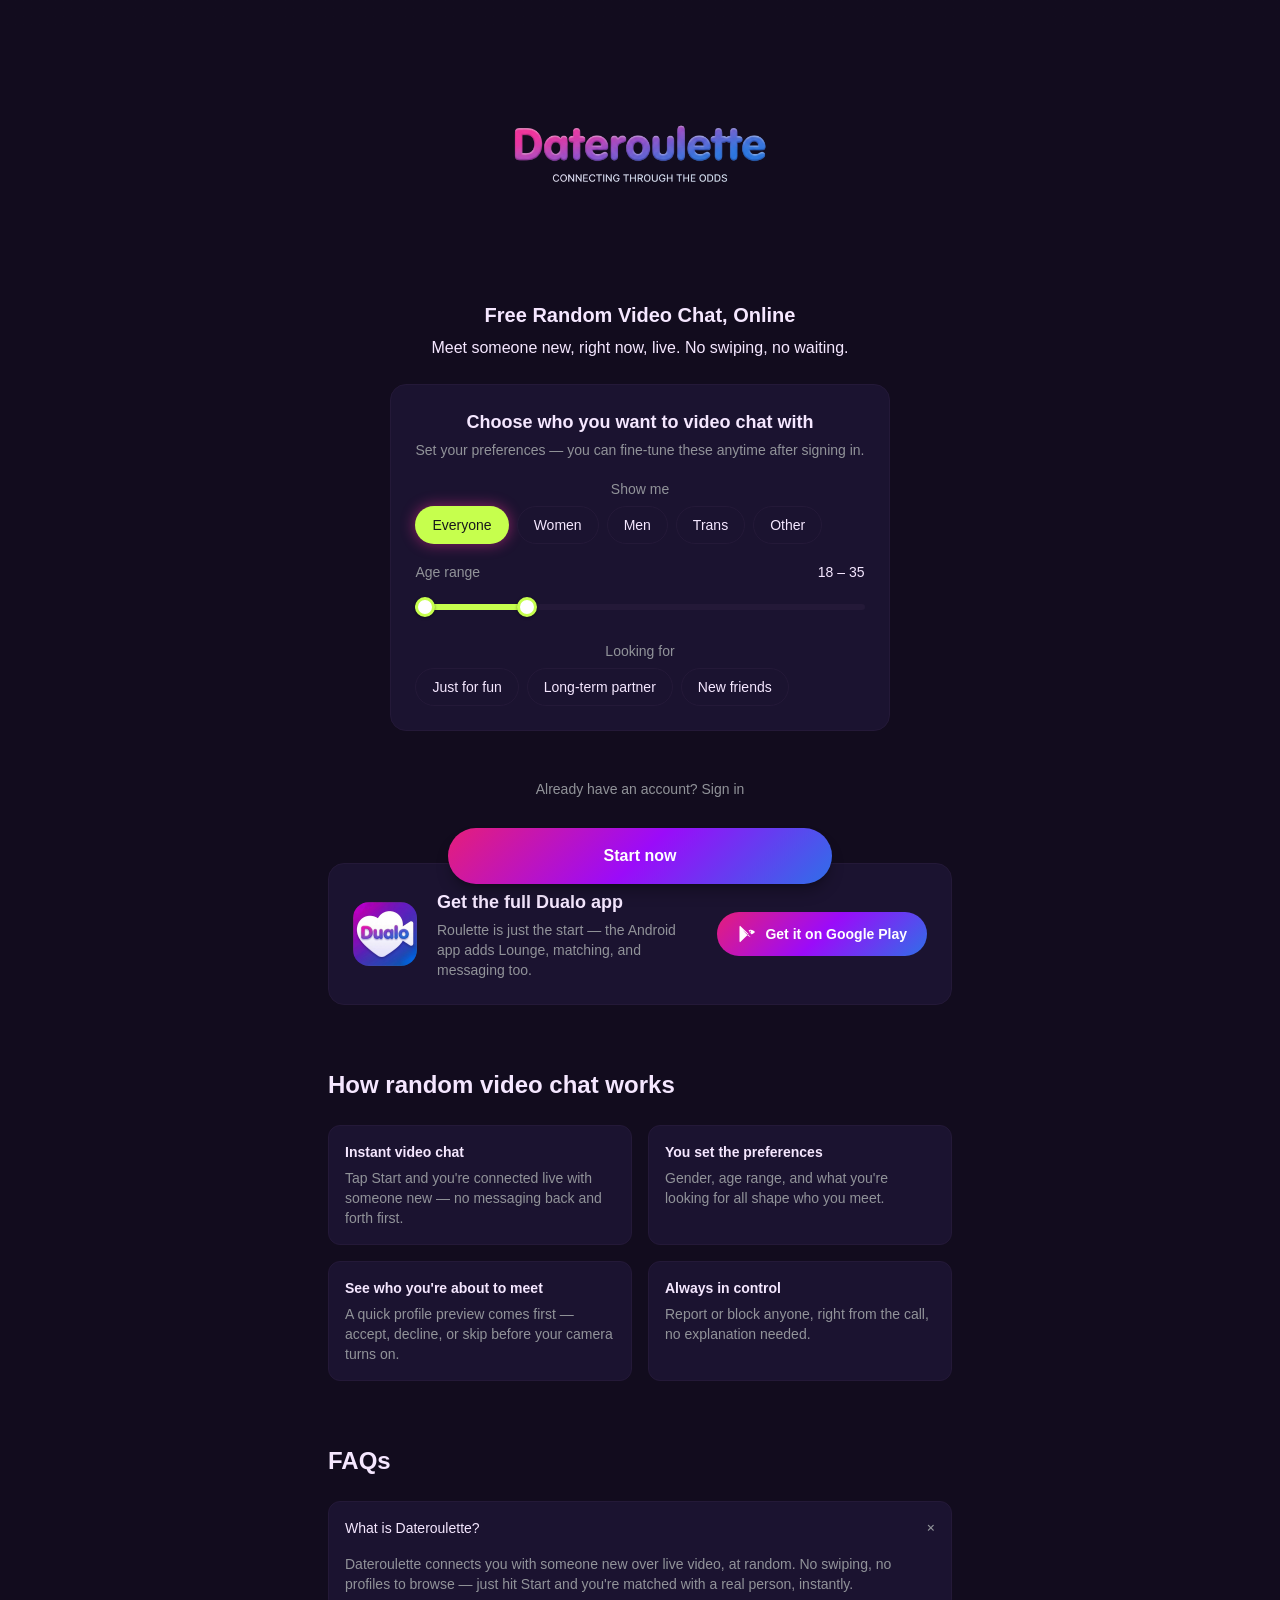
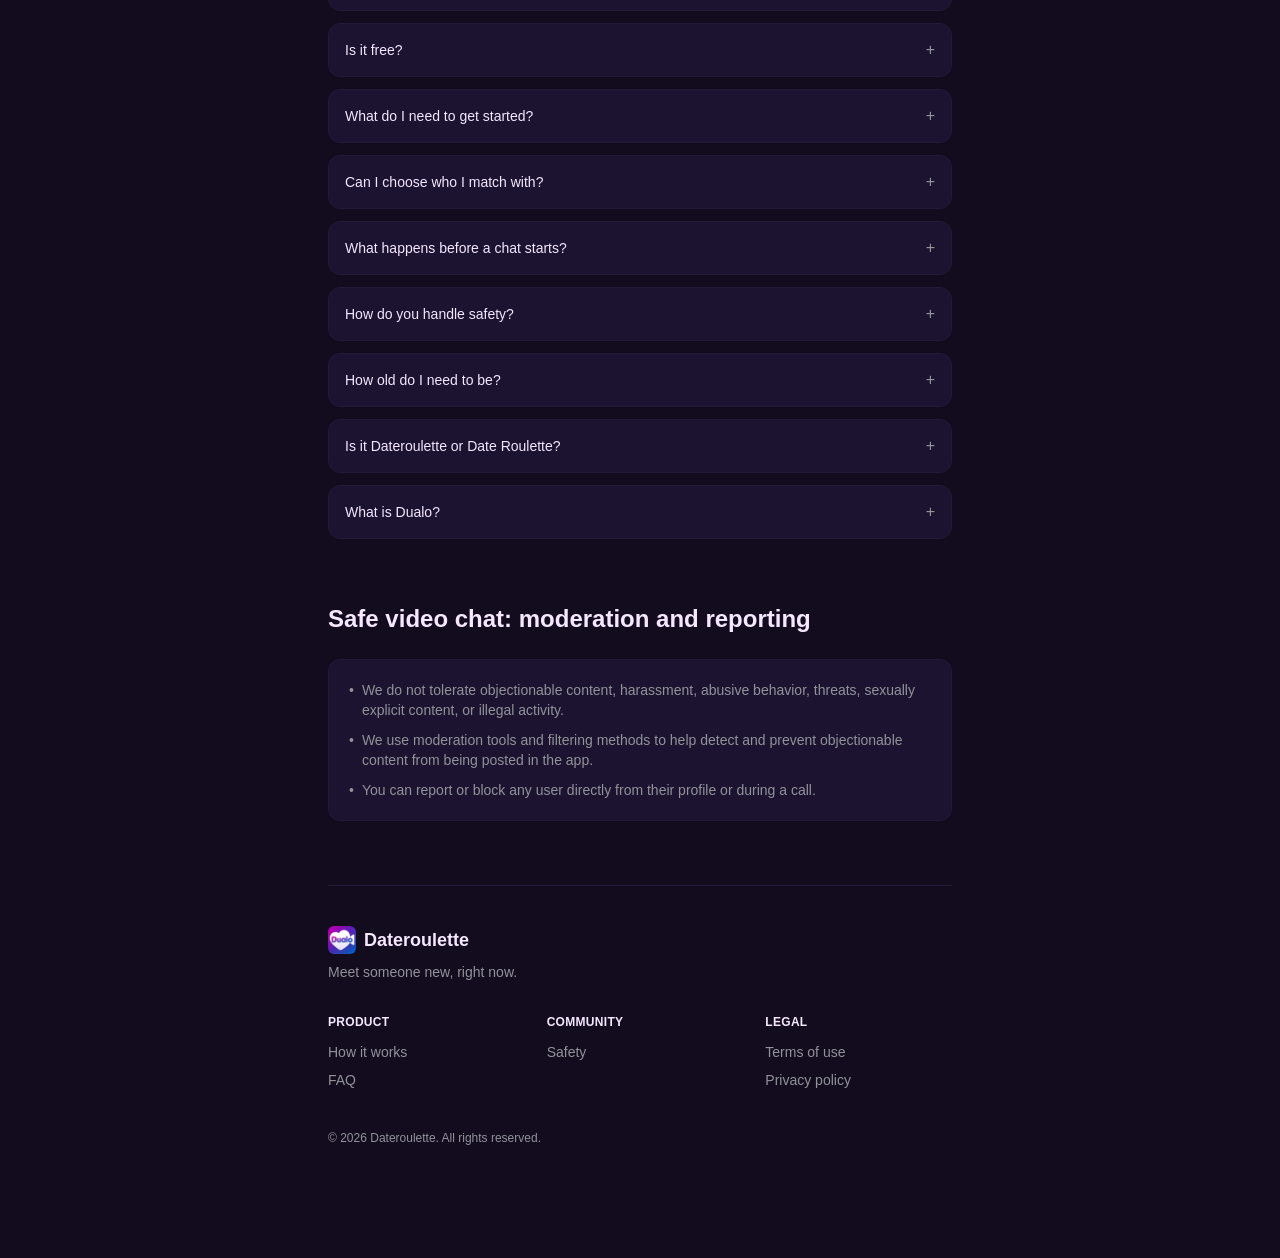
==== index.html @ 714557dd "deploy: ShellyAmbar/Hive@22e5f45fd380af2ba248c2b419050502e2c45323" ====
<!DOCTYPE html><html lang="en" class="geist_a71539c9-module__T19VSG__variable geist_mono_8d43a2aa-module__8Li5zG__variable h-dvh antialiased"><head><meta charSet="utf-8"/><meta name="viewport" content="width=device-width, initial-scale=1"/><link rel="preload" href="/_next/static/media/797e433ab948586e-s.p.0r6juujl39pe6.woff2" as="font" crossorigin="" type="font/woff2"/><link rel="preload" href="/_next/static/media/caa3a2e1cccd8315-s.p.0wgildi0cnwt9.woff2" as="font" crossorigin="" type="font/woff2"/><link rel="stylesheet" href="/_next/static/chunks/44o57osz5dni8.css" data-precedence="next"/><link rel="preload" as="script" fetchPriority="low" href="/_next/static/chunks/3925mvv63rr2r.js"/><script src="/_next/static/chunks/11jq0c2_zavac.js" async=""></script><script src="/_next/static/chunks/1h9cw4ac8hx1t.js" async=""></script><script src="/_next/static/chunks/42raw4av2y2nd.js" async=""></script><script src="/_next/static/chunks/turbopack-1vf3akkf4yfir.js" async=""></script><script src="/_next/static/chunks/3-ge4e9h81rhi.js" async=""></script><script src="/_next/static/chunks/0443gq43rh9w5.js" async=""></script><script src="/_next/static/chunks/008ziihg14pmf.js" async=""></script><script src="/_next/static/chunks/0bd9zr537ecup.js" async=""></script><script src="/_next/static/chunks/3yqz51vcz5w47.js" async=""></script><script src="/_next/static/chunks/3klq5ctqh968u.js" async=""></script><meta name="theme-color" content="#120C1E"/><title>Dateroulette - Free Random Video Chat Online</title><meta name="description" content="Dateroulette is free random video chat online — meet someone new right now, live on webcam. Talk to strangers, find a date, or just flirt. No swiping, no waiting, no sign-up fees — just hit Start."/><link rel="manifest" href="/manifest.webmanifest"/><meta name="keywords" content="chatroulette,dateroulette,dualo,date,roulette,dating,video chat,chat,online dating,love,random video chat,video dating,talk to strangers,meet new people,omegle alternative,stranger chat,webcam chat,live video chat,random chat,video call strangers,singles,meet singles,find a date,blind date,speed dating,flirt,free video chat,anonymous chat,instant match,meet people online,social discovery"/><meta name="robots" content="index, follow"/><link rel="canonical" href="https://dateroulette.online/login"/><meta property="og:title" content="Dateroulette - Free Random Video Chat Online"/><meta property="og:description" content="Free random video chat online. Talk to strangers, find a date, or just flirt live on webcam — instant match every time you hit Start."/><meta property="og:url" content="https://dateroulette.online"/><meta property="og:site_name" content="Dateroulette"/><meta property="og:image" content="https://dateroulette.online/dateroulette-wordmark.png"/><meta property="og:type" content="website"/><meta name="twitter:card" content="summary_large_image"/><meta name="twitter:title" content="Dateroulette - Free Random Video Chat Online"/><meta name="twitter:description" content="Free random video chat online. Talk to strangers, find a date, or just flirt live on webcam — instant match every time you hit Start."/><meta name="twitter:image" content="https://dateroulette.online/dateroulette-wordmark.png"/><link rel="icon" href="/favicon.ico?favicon.2k-uxbjzl2xl0.ico" sizes="48x48" type="image/x-icon"/><link rel="icon" href="/icon.png?icon.0ioc8jioj-ayt.png" sizes="512x512" type="image/png"/><link rel="apple-touch-icon" href="/apple-icon.png?apple-icon.0ioc8jioj-ayt.png" sizes="512x512" type="image/png"/><meta name="next-size-adjust" content=""/><script src="/_next/static/chunks/0cz1d0mv5g_q7.js" noModule=""></script></head><body class="min-h-dvh flex flex-col"><div hidden=""><!--$--><!--/$--></div><div class="flex flex-1 items-center justify-center bg-surface-bg2"><div class="h-8 w-8 animate-spin rounded-full border-2 border-surface2 border-t-white"></div></div><script src="/_next/static/chunks/3925mvv63rr2r.js" id="_R_" async=""></script><script>(self.__next_f=self.__next_f||[]).push([0])</script><script>self.__next_f.push([1,"1:\"$Sreact.fragment\"\n2:I[92653,[\"/_next/static/chunks/3-ge4e9h81rhi.js\",\"/_next/static/chunks/0443gq43rh9w5.js\"],\"default\"]\n3:I[39756,[\"/_next/static/chunks/3-ge4e9h81rhi.js\",\"/_next/static/chunks/0443gq43rh9w5.js\"],\"default\"]\n4:I[37457,[\"/_next/static/chunks/3-ge4e9h81rhi.js\",\"/_next/static/chunks/0443gq43rh9w5.js\"],\"default\"]\n5:I[92825,[\"/_next/static/chunks/3-ge4e9h81rhi.js\",\"/_next/static/chunks/0443gq43rh9w5.js\"],\"ClientSegmentRoot\"]\n6:I[28195,[\"/_next/static/chunks/3-ge4e9h81rhi.js\",\"/_next/static/chunks/0443gq43rh9w5.js\",\"/_next/static/chunks/008ziihg14pmf.js\",\"/_next/static/chunks/0bd9zr537ecup.js\",\"/_next/static/chunks/3yqz51vcz5w47.js\",\"/_next/static/chunks/3klq5ctqh968u.js\"],\"default\"]\n8:I[47257,[\"/_next/static/chunks/3-ge4e9h81rhi.js\",\"/_next/static/chunks/0443gq43rh9w5.js\"],\"ClientPageRoot\"]\n9:I[96819,[\"/_next/static/chunks/3-ge4e9h81rhi.js\",\"/_next/static/chunks/0443gq43rh9w5.js\",\"/_next/static/chunks/008ziihg14pmf.js\",\"/_next/static/chunks/0bd9zr537ecup.js\",\"/_next/static/chunks/3yqz51vcz5w47.js\",\"/_next/static/chunks/3klq5ctqh968u.js\"],\"default\"]\nc:I[97367,[\"/_next/static/chunks/3-ge4e9h81rhi.js\",\"/_next/static/chunks/0443gq43rh9w5.js\"],\"OutletBoundary\"]\nd:\"$Sreact.suspense\"\nf:I[97367,[\"/_next/static/chunks/3-ge4e9h81rhi.js\",\"/_next/static/chunks/0443gq43rh9w5.js\"],\"ViewportBoundary\"]\n11:I[97367,[\"/_next/static/chunks/3-ge4e9h81rhi.js\",\"/_next/static/chunks/0443gq43rh9w5.js\"],\"MetadataBoundary\"]\n13:I[68027,[\"/_next/static/chunks/3-ge4e9h81rhi.js\",\"/_next/static/chunks/0443gq43rh9w5.js\"],\"default\",1]\n:HL[\"/_next/static/chunks/44o57osz5dni8.css\",\"style\"]\n:HL[\"/_next/static/media/797e433ab948586e-s.p.0r6juujl39pe6.woff2\",\"font\",{\"crossOrigin\":\"\",\"type\":\"font/woff2\"}]\n:HL[\"/_next/static/media/caa3a2e1cccd8315-s.p.0wgildi0cnwt9.woff2\",\"font\",{\"crossOrigin\":\"\",\"type\":\"font/woff2\"}]\n0:{\"P\":null,\"c\":[\"\",\"\"],\"q\":\"\",\"i\":false,\"f\":[[[\"\",{\"children\":[\"(app)\",{\"children\":[\"__PAGE__\",{},\"$undefined\",\"$undefined\",4608]},\"$undefined\",\"$undefined\",4608]},\"$undefined\",\"$undefined\",4624],[[\"$\",\"$1\",\"c\",{\"children\":[[[\"$\",\"link\",\"0\",{\"rel\":\"stylesheet\",\"href\":\"/_next/static/chunks/44o57osz5dni8.css\",\"precedence\":\"next\",\"crossOrigin\":\"$undefined\",\"nonce\":\"$undefined\"}],[\"$\",\"script\",\"script-0\",{\"src\":\"/_next/static/chunks/3-ge4e9h81rhi.js\",\"async\":true,\"nonce\":\"$undefined\"}],[\"$\",\"script\",\"script-1\",{\"src\":\"/_next/static/chunks/0443gq43rh9w5.js\",\"async\":true,\"nonce\":\"$undefined\"}]],[\"$\",\"html\",null,{\"lang\":\"en\",\"className\":\"geist_a71539c9-module__T19VSG__variable geist_mono_8d43a2aa-module__8Li5zG__variable h-dvh antialiased\",\"children\":[\"$\",\"body\",null,{\"className\":\"min-h-dvh flex flex-col\",\"children\":[\"$\",\"$L2\",null,{\"children\":[\"$\",\"$L3\",null,{\"parallelRouterKey\":\"children\",\"error\":\"$undefined\",\"errorStyles\":\"$undefined\",\"errorScripts\":\"$undefined\",\"template\":[\"$\",\"$L4\",null,{}],\"templateStyles\":\"$undefined\",\"templateScripts\":\"$undefined\",\"notFound\":[[[\"$\",\"title\",null,{\"children\":\"404: This page could not be found.\"}],[\"$\",\"div\",null,{\"style\":{\"fontFamily\":\"system-ui,\\\"Segoe UI\\\",Roboto,Helvetica,Arial,sans-serif,\\\"Apple Color Emoji\\\",\\\"Segoe UI Emoji\\\"\",\"height\":\"100vh\",\"textAlign\":\"center\",\"display\":\"flex\",\"flexDirection\":\"column\",\"alignItems\":\"center\",\"justifyContent\":\"center\"},\"children\":[\"$\",\"div\",null,{\"children\":[[\"$\",\"style\",null,{\"dangerouslySetInnerHTML\":{\"__html\":\"body{color:#000;background:#fff;margin:0}.next-error-h1{border-right:1px solid rgba(0,0,0,.3)}@media (prefers-color-scheme:dark){body{color:#fff;background:#000}.next-error-h1{border-right:1px solid rgba(255,255,255,.3)}}\"}}],[\"$\",\"h1\",null,{\"className\":\"next-error-h1\",\"style\":{\"display\":\"inline-block\",\"margin\":\"0 20px 0 0\",\"padding\":\"0 23px 0 0\",\"fontSize\":24,\"fontWeight\":500,\"verticalAlign\":\"top\",\"lineHeight\":\"49px\"},\"children\":404}],[\"$\",\"div\",null,{\"style\":{\"display\":\"inline-block\"},\"children\":[\"$\",\"h2\",null,{\"style\":{\"fontSize\":14,\"fontWeight\":400,\"lineHeight\":\"49px\",\"margin\":0},\"children\":\"This page could not be found.\"}]}]]}]}]],[]],\"forbidden\":\"$undefined\",\"unauthorized\":\"$undefined\"}]}]}]}]]}],{\"children\":[[\"$\",\"$1\",\"c\",{\"children\":[[[\"$\",\"script\",\"script-0\",{\"src\":\"/_next/static/chunks/008ziihg14pmf.js\",\"async\":true,\"nonce\":\"$undefined\"}],[\"$\",\"script\",\"script-1\",{\"src\":\"/_next/static/chunks/0bd9zr537ecup.js\",\"async\":true,\"nonce\":\"$undefined\"}],[\"$\",\"script\",\"script-2\",{\"src\":\"/_next/static/chunks/3yqz51vcz5w47.js\",\"async\":true,\"nonce\":\"$undefined\"}],[\"$\",\"script\",\"script-3\",{\"src\":\"/_next/static/chunks/3klq5ctqh968u.js\",\"async\":true,\"nonce\":\"$undefined\"}]],[\"$\",\"$L5\",null,{\"Component\":\"$6\",\"slots\":{\"children\":[\"$\",\"$L3\",null,{\"parallelRouterKey\":\"children\",\"error\":\"$undefined\",\"errorStyles\":\"$undefined\",\"errorScripts\":\"$undefined\",\"template\":[\"$\",\"$L4\",null,{}],\"templateStyles\":\"$undefined\",\"templateScripts\":\"$undefined\",\"notFound\":[[[\"$\",\"title\",null,{\"children\":\"404: This page could not be found.\"}],[\"$\",\"div\",null,{\"style\":\"$0:f:0:1:0:props:children:1:props:children:props:children:props:children:props:notFound:0:1:props:style\",\"children\":[\"$\",\"div\",null,{\"children\":[[\"$\",\"style\",null,{\"dangerouslySetInnerHTML\":{\"__html\":\"body{color:#000;background:#fff;margin:0}.next-error-h1{border-right:1px solid rgba(0,0,0,.3)}@media (prefers-color-scheme:dark){body{color:#fff;background:#000}.next-error-h1{border-right:1px solid rgba(255,255,255,.3)}}\"}}],[\"$\",\"h1\",null,{\"className\":\"next-error-h1\",\"style\":\"$0:f:0:1:0:props:children:1:props:children:props:children:props:children:props:notFound:0:1:props:children:props:children:1:props:style\",\"children\":404}],[\"$\",\"div\",null,{\"style\":\"$0:f:0:1:0:props:children:1:props:children:props:children:props:children:props:notFound:0:1:props:children:props:children:2:props:style\",\"children\":[\"$\",\"h2\",null,{\"style\":\"$0:f:0:1:0:props:children:1:props:children:props:children:props:children:props:notFound:0:1:props:children:props:children:2:props:children:props:style\",\"children\":\"This page could not be found.\"}]}]]}]}]],[]],\"forbidden\":\"$undefined\",\"unauthorized\":\"$undefined\"}]},\"serverProvidedParams\":{\"params\":{},\"promises\":[\"$@7\"]}}]]}],{\"children\":[[\"$\",\"$1\",\"c\",{\"children\":[[\"$\",\"$L8\",null,{\"Component\":\"$9\",\"serverProvidedParams\":{\"searchParams\":{},\"params\":\"$0:f:0:1:1:children:0:props:children:1:props:serverProvidedParams:params\",\"promises\":[\"$@a\",\"$@b\"]}}],null,[\"$\",\"$Lc\",null,{\"children\":[\"$\",\"$d\",null,{\"name\":\"Next.MetadataOutlet\",\"children\":\"$@e\"}]}]]}],{},null,false,null]},null,false,null]},null,false,null],[\"$\",\"$1\",\"h\",{\"children\":[null,[\"$\",\"$Lf\",null,{\"children\":\"$L10\"}],[\"$\",\"div\",null,{\"hidden\":true,\"children\":[\"$\",\"$L11\",null,{\"children\":[\"$\",\"$d\",null,{\"name\":\"Next.Metadata\",\"children\":\"$L12\"}]}]}],[\"$\",\"meta\",null,{\"name\":\"next-size-adjust\",\"content\":\"\"}]]}],false]],\"m\":\"$undefined\",\"G\":[\"$13\",[[\"$\",\"link\",\"0\",{\"rel\":\"stylesheet\",\"href\":\"/_next/static/chunks/44o57osz5dni8.css\",\"precedence\":\"next\",\"crossOrigin\":\"$undefined\",\"nonce\":\"$undefined\"}]]],\"S\":true,\"h\":null,\"r\":\"$undefined\",\"s\":\"$undefined\",\"a\":\"$undefined\",\"l\":\"$undefined\",\"p\":\"$undefined\",\"d\":\"$undefined\",\"b\":\"OwojxSJ6w0y7I6-RQibJp\"}\n7:\"$0:f:0:1:1:children:0:props:children:1:props:serverProvidedParams:params\"\na:{}\nb:\"$0:f:0:1:1:children:0:props:children:1:props:serverProvidedParams:params\"\n10:[[\"$\",\"meta\",\"0\",{\"charSet\":\"utf-8\"}],[\"$\",\"meta\",\"1\",{\"name\":\"viewport\",\"content\":\"width=device-width, initial-scale=1\"}],[\"$\",\"meta\",\"2\",{\"name\":\"theme-color\",\"content\":\"#120C1E\"}]]\n14:I[27201,[\"/_next/static/chunks/3-ge4e9h81rhi.js\",\"/_next/static/chunks/0443gq43rh9w5.js\"],\"IconMark\"]\ne:null\n12:[[\"$\",\"title\",\"0\",{\"children\":\"Dateroulette - Free Random Video Chat Online\"}],[\"$\",\"meta\",\"1\",{\"name\":\"description\",\"content\":\"Dateroulette is free random video chat online — meet someone new right now, live on webcam. Talk to strangers, find a date, or just flirt. No swiping, no waiting, no sign-up fees — just hit Start.\"}],[\"$\",\"link\",\"2\",{\"rel\":\"manifest\",\"href\":\"/manifest.webmanifest\",\"crossOrigin\":\"$undefined\"}],[\"$\",\"meta\",\"3\",{\"name\":\"keywords\",\"content\":\"chatroulette,dateroulette,dualo,date,roulette,dating,video chat,chat,online dating,love,random video chat,video dating,talk to strangers,meet new people,omegle alternative,stranger chat,webcam chat,live video chat,random chat,video call strangers,singles,meet singles,find a date,blind date,speed dating,flirt,free video chat,anonymous chat,instant match,meet people online,social discovery\"}],[\"$\",\"meta\",\"4\",{\"name\":\"robots\",\"content\":\"index, follow\"}],[\"$\",\"link\",\"5\",{\"rel\":\"canonical\",\"href\":\"https://dateroulette.online/login\"}],[\"$\",\"meta\",\"6\",{\"property\":\"og:title\",\"content\":\"Dateroulette - Free Random Video Chat Online\"}],[\"$\",\"meta\",\"7\",{\"property\":\"og:description\",\"content\":\"Free random video chat online. Talk to strangers, find a date, or just flirt live on webcam — instant match every time you hit Start.\"}],[\"$\",\"meta\",\"8\",{\"property\":\"og:url\",\"content\":\"https://dateroulette.online\"}],[\"$\",\"meta\",\"9\",{\"property\":\"og:site_name\",\"content\":\"Dateroulette\"}],[\"$\",\"meta\",\"10\",{\"property\":\"og:image\",\"content\":\"https://dateroulette.online/dateroulette-wordmark.png\"}],[\"$\",\"meta\",\"11\",{\"property\":\"og:type\",\"content\":\"website\"}],[\"$\",\"meta\",\"12\",{\"name\":\"twitter:card\",\"content\":\"summary_large_image\"}],[\"$\",\"meta\",\"13\",{\"name\":\"twitter:title\",\"content\":\"Dateroulette - Free Random Video Chat Online\"}],[\"$\",\"meta\",\"14\",{\"name\":\"twitter:description\",\"content\":\"Free random video chat online. Talk to strangers, find a date, or just flirt live on webcam — instant match every time you hit Start.\"}],[\"$\",\"meta\",\"15\",{\"name\":\"twitter:image\",\"content\":\"https://dateroulette.online/dateroulette-wordmark.png\"}],[\"$\",\"link\",\"16\",{\"rel\":\"icon\",\"href\":\"/favicon.ico?favicon.2k-uxbjzl2xl0.ico\",\"sizes\":\"48x48\",\"type\":\"image/x-icon\"}],[\"$\",\"link\",\"17\",{\"rel\":\"icon\",\"href\":\"/icon.png?icon.0ioc8jioj-ayt.png\",\"sizes\":\"512x512\",\"type\":\"image/png\"}],[\"$\",\"link\",\"18\",{\"rel\":\"apple-touch-icon\",\"href\":\"/apple-icon.png?apple-icon.0ioc8jioj-ayt.png\",\"sizes\":\"512x512\",\"type\":\"image/png\"}],[\"$\",\"$L14\",\"19\",{}]]\n"])</script></body></html>
---- _next/static/chunks/44o57osz5dni8.css ----
@font-face{font-family:Geist;font-style:normal;font-weight:100 900;font-display:swap;src:url(../media/fef07dbb0973bf53-s.3p2_lha1f2xer.woff2)format("woff2");unicode-range:U+460-52F,U+1C80-1C8A,U+20B4,U+2DE0-2DFF,U+A640-A69F,U+FE2E-FE2F}@font-face{font-family:Geist;font-style:normal;font-weight:100 900;font-display:swap;src:url(../media/8a480f0b521d4e75-s.1qq4vpdcun5oj.woff2)format("woff2");unicode-range:U+301,U+400-45F,U+490-491,U+4B0-4B1,U+2116}@font-face{font-family:Geist;font-style:normal;font-weight:100 900;font-display:swap;src:url(../media/53b9e256198e5412-s.390ncx5urfkfu.woff2)format("woff2");unicode-range:U+102-103,U+110-111,U+128-129,U+168-169,U+1A0-1A1,U+1AF-1B0,U+300-301,U+303-304,U+308-309,U+323,U+329,U+1EA0-1EF9,U+20AB}@font-face{font-family:Geist;font-style:normal;font-weight:100 900;font-display:swap;src:url(../media/7178b3e590c64307-s.21jp631_3pja2.woff2)format("woff2");unicode-range:U+100-2BA,U+2BD-2C5,U+2C7-2CC,U+2CE-2D7,U+2DD-2FF,U+304,U+308,U+329,U+1D00-1DBF,U+1E00-1E9F,U+1EF2-1EFF,U+2020,U+20A0-20AB,U+20AD-20C0,U+2113,U+2C60-2C7F,U+A720-A7FF}@font-face{font-family:Geist;font-style:normal;font-weight:100 900;font-display:swap;src:url(../media/caa3a2e1cccd8315-s.p.0wgildi0cnwt9.woff2)format("woff2");unicode-range:U+??,U+131,U+152-153,U+2BB-2BC,U+2C6,U+2DA,U+2DC,U+304,U+308,U+329,U+2000-206F,U+20AC,U+2122,U+2191,U+2193,U+2212,U+2215,U+FEFF,U+FFFD}@font-face{font-family:Geist Fallback;src:local(Arial);ascent-override:95.94%;descent-override:28.16%;line-gap-override:0.0%;size-adjust:104.76%}.geist_a71539c9-module__T19VSG__className{font-family:Geist,Geist Fallback;font-style:normal}.geist_a71539c9-module__T19VSG__variable{--font-geist-sans:"Geist", "Geist Fallback"}
@font-face{font-family:Geist Mono;font-style:normal;font-weight:100 900;font-display:swap;src:url(../media/5ce348bf30bf5439-s.31988l_ccedte.woff2)format("woff2");unicode-range:U+460-52F,U+1C80-1C8A,U+20B4,U+2DE0-2DFF,U+A640-A69F,U+FE2E-FE2F}@font-face{font-family:Geist Mono;font-style:normal;font-weight:100 900;font-display:swap;src:url(../media/4fa387ec64143e14-s.2tuy5pz7dlieh.woff2)format("woff2");unicode-range:U+301,U+400-45F,U+490-491,U+4B0-4B1,U+2116}@font-face{font-family:Geist Mono;font-style:normal;font-weight:100 900;font-display:swap;src:url(../media/6306c77e7c8268e4-s.2dbetqa9o8jxf.woff2)format("woff2");unicode-range:U+2000-2001,U+2004-2008,U+200A,U+23B8-23BD,U+2500-259F}@font-face{font-family:Geist Mono;font-style:normal;font-weight:100 900;font-display:swap;src:url(../media/7d817b4c03b0c5f1-s.1uyisp29ctx0d.woff2)format("woff2");unicode-range:U+102-103,U+110-111,U+128-129,U+168-169,U+1A0-1A1,U+1AF-1B0,U+300-301,U+303-304,U+308-309,U+323,U+329,U+1EA0-1EF9,U+20AB}@font-face{font-family:Geist Mono;font-style:normal;font-weight:100 900;font-display:swap;src:url(../media/bbc41e54d2fcbd21-s.1rgnod-3esatf.woff2)format("woff2");unicode-range:U+100-2BA,U+2BD-2C5,U+2C7-2CC,U+2CE-2D7,U+2DD-2FF,U+304,U+308,U+329,U+1D00-1DBF,U+1E00-1E9F,U+1EF2-1EFF,U+2020,U+20A0-20AB,U+20AD-20C0,U+2113,U+2C60-2C7F,U+A720-A7FF}@font-face{font-family:Geist Mono;font-style:normal;font-weight:100 900;font-display:swap;src:url(../media/797e433ab948586e-s.p.0r6juujl39pe6.woff2)format("woff2");unicode-range:U+??,U+131,U+152-153,U+2BB-2BC,U+2C6,U+2DA,U+2DC,U+304,U+308,U+329,U+2000-206F,U+20AC,U+2122,U+2191,U+2193,U+2212,U+2215,U+FEFF,U+FFFD}@font-face{font-family:Geist Mono Fallback;src:local(Arial);ascent-override:74.67%;descent-override:21.92%;line-gap-override:0.0%;size-adjust:134.59%}.geist_mono_8d43a2aa-module__8Li5zG__className{font-family:Geist Mono,Geist Mono Fallback;font-style:normal}.geist_mono_8d43a2aa-module__8Li5zG__variable{--font-geist-mono:"Geist Mono", "Geist Mono Fallback"}
@layer properties{@supports (((-webkit-hyphens:none)) and (not (margin-trim:inline))) or ((-moz-orient:inline) and (not (color:rgb(from red r g b)))){*,:before,:after,::backdrop{--tw-translate-x:0;--tw-translate-y:0;--tw-translate-z:0;--tw-scale-x:1;--tw-scale-y:1;--tw-scale-z:1;--tw-rotate-x:initial;--tw-rotate-y:initial;--tw-rotate-z:initial;--tw-skew-x:initial;--tw-skew-y:initial;--tw-divide-y-reverse:0;--tw-border-style:solid;--tw-gradient-position:initial;--tw-gradient-from:#0000;--tw-gradient-via:#0000;--tw-gradient-to:#0000;--tw-gradient-stops:initial;--tw-gradient-via-stops:initial;--tw-gradient-from-position:0%;--tw-gradient-via-position:50%;--tw-gradient-to-position:100%;--tw-leading:initial;--tw-font-weight:initial;--tw-tracking:initial;--tw-shadow:0 0 #0000;--tw-shadow-color:initial;--tw-shadow-alpha:100%;--tw-inset-shadow:0 0 #0000;--tw-inset-shadow-color:initial;--tw-inset-shadow-alpha:100%;--tw-ring-color:initial;--tw-ring-shadow:0 0 #0000;--tw-inset-ring-color:initial;--tw-inset-ring-shadow:0 0 #0000;--tw-ring-inset:initial;--tw-ring-offset-width:0px;--tw-ring-offset-color:#fff;--tw-ring-offset-shadow:0 0 #0000;--tw-blur:initial;--tw-brightness:initial;--tw-contrast:initial;--tw-grayscale:initial;--tw-hue-rotate:initial;--tw-invert:initial;--tw-opacity:initial;--tw-saturate:initial;--tw-sepia:initial;--tw-drop-shadow:initial;--tw-drop-shadow-color:initial;--tw-drop-shadow-alpha:100%;--tw-drop-shadow-size:initial;--tw-backdrop-blur:initial;--tw-backdrop-brightness:initial;--tw-backdrop-contrast:initial;--tw-backdrop-grayscale:initial;--tw-backdrop-hue-rotate:initial;--tw-backdrop-invert:initial;--tw-backdrop-opacity:initial;--tw-backdrop-saturate:initial;--tw-backdrop-sepia:initial;--tw-duration:initial;--tw-ease:initial}}}@layer theme{:root,:host{--color-zinc-200:#e4e4e7;--color-zinc-900:#18181b;--color-black:#000;--color-white:#fff;--spacing:.25rem;--container-xs:20rem;--container-sm:24rem;--container-md:28rem;--container-2xl:42rem;--text-xs:.75rem;--text-xs--line-height:calc(1 / .75);--text-sm:.875rem;--text-sm--line-height:calc(1.25 / .875);--text-base:1rem;--text-base--line-height:calc(1.5 / 1);--text-lg:1.125rem;--text-lg--line-height:calc(1.75 / 1.125);--text-xl:1.25rem;--text-xl--line-height:calc(1.75 / 1.25);--text-2xl:1.5rem;--text-2xl--line-height:calc(2 / 1.5);--text-3xl:1.875rem;--text-3xl--line-height:calc(2.25 / 1.875);--text-4xl:2.25rem;--text-4xl--line-height:calc(2.5 / 2.25);--font-weight-medium:500;--font-weight-semibold:600;--font-weight-bold:700;--tracking-tight:-.025em;--tracking-wide:.025em;--leading-tight:1.25;--leading-relaxed:1.625;--radius-sm:.25rem;--radius-lg:.5rem;--radius-xl:.75rem;--radius-2xl:1rem;--radius-3xl:1.5rem;--ease-out:cubic-bezier(0, 0, .2, 1);--ease-in-out:cubic-bezier(.4, 0, .2, 1);--animate-spin:spin 1s linear infinite;--animate-ping:ping 1s cubic-bezier(0, 0, .2, 1) infinite;--blur-sm:8px;--blur-md:12px;--blur-2xl:40px;--default-transition-duration:.15s;--default-transition-timing-function:cubic-bezier(.4, 0, .2, 1);--default-font-family:var(--font-geist-sans);--default-mono-font-family:var(--font-geist-mono);--color-brand-primary:var(--color-brand-primary);--color-brand-secondary:var(--color-brand-secondary);--color-brand-accent:var(--color-brand-accent);--color-brand-highlight:var(--color-brand-highlight);--color-brand-purple:var(--color-brand-purple);--color-brand-pink:var(--color-brand-pink);--color-brand-blue:var(--color-brand-blue);--color-surface-bg2:var(--color-surface-bg2);--color-surface:var(--color-surface);--color-surface2:var(--color-surface2);--color-surface-elevated:var(--color-surface-elevated);--color-text-secondary:var(--color-text-secondary);--color-text-light:var(--color-text-light);--color-system-success:var(--color-system-success);--color-system-info:var(--color-system-info);--color-system-warning:var(--color-system-warning);--color-system-error:var(--color-system-error);--color-lime:var(--color-lime)}@supports (color:lab(0% 0 0)){:root,:host{--color-zinc-200:lab(90.6853% .399232 -1.45452);--color-zinc-900:lab(8.30603% .618205 -2.16572)}}}@layer base{*,:after,:before,::backdrop{box-sizing:border-box;border:0 solid;margin:0;padding:0}::file-selector-button{box-sizing:border-box;border:0 solid;margin:0;padding:0}html,:host{-webkit-text-size-adjust:100%;tab-size:4;line-height:1.5;font-family:var(--default-font-family,-apple-system, BlinkMacSystemFont, "Segoe UI", Roboto, "Helvetica Neue", "Noto Sans", Arial, sans-serif, "Apple Color Emoji", "Segoe UI Emoji", "Segoe UI Symbol", "Noto Color Emoji");font-feature-settings:var(--default-font-feature-settings,normal);font-variation-settings:var(--default-font-variation-settings,normal);-webkit-tap-highlight-color:transparent}hr{height:0;color:inherit;border-top-width:1px}abbr:where([title]){-webkit-text-decoration:underline dotted;text-decoration:underline dotted}h1,h2,h3,h4,h5,h6{font-size:inherit;font-weight:inherit}a{color:inherit;-webkit-text-decoration:inherit;-webkit-text-decoration:inherit;-webkit-text-decoration:inherit;-webkit-text-decoration:inherit;text-decoration:inherit}b,strong{font-weight:bolder}code,kbd,samp,pre{font-family:var(--default-mono-font-family,ui-monospace, SFMono-Regular, Menlo, Monaco, Consolas, "Liberation Mono", "Courier New", monospace);font-feature-settings:var(--default-mono-font-feature-settings,normal);font-variation-settings:var(--default-mono-font-variation-settings,normal);font-size:1em}small{font-size:80%}sub,sup{vertical-align:baseline;font-size:75%;line-height:0;position:relative}sub{bottom:-.25em}sup{top:-.5em}table{text-indent:0;border-color:inherit;border-collapse:collapse}:-moz-focusring:where(:not(iframe)){outline:auto}progress{vertical-align:baseline}summary{display:list-item}ol,ul,menu{list-style:none}img,svg,video,canvas,audio,iframe,embed,object{vertical-align:middle;display:block}img,video{max-width:100%;height:auto}button,input,select,optgroup,textarea{font:inherit;font-feature-settings:inherit;font-variation-settings:inherit;letter-spacing:inherit;color:inherit;opacity:1;background-color:#0000;border-radius:0}::file-selector-button{font:inherit;font-feature-settings:inherit;font-variation-settings:inherit;letter-spacing:inherit;color:inherit;opacity:1;background-color:#0000;border-radius:0}:where(select:is([multiple],[size])) optgroup{font-weight:bolder}:where(select:is([multiple],[size])) optgroup option{padding-inline-start:20px}::file-selector-button{margin-inline-end:4px}::placeholder{opacity:1}@supports (not ((-webkit-appearance:-apple-pay-button))) or (contain-intrinsic-size:1px){::placeholder{color:currentColor}@supports (color:color-mix(in lab, red, red)){::placeholder{color:color-mix(in oklab, currentcolor 50%, transparent)}}}textarea{resize:vertical}::-webkit-search-decoration{-webkit-appearance:none}::-webkit-date-and-time-value{min-height:1lh;text-align:inherit}::-webkit-datetime-edit{display:inline-flex}::-webkit-datetime-edit-fields-wrapper{padding:0}::-webkit-datetime-edit{padding-block:0}::-webkit-datetime-edit-year-field{padding-block:0}::-webkit-datetime-edit-month-field{padding-block:0}::-webkit-datetime-edit-day-field{padding-block:0}::-webkit-datetime-edit-hour-field{padding-block:0}::-webkit-datetime-edit-minute-field{padding-block:0}::-webkit-datetime-edit-second-field{padding-block:0}::-webkit-datetime-edit-millisecond-field{padding-block:0}::-webkit-datetime-edit-meridiem-field{padding-block:0}::-webkit-calendar-picker-indicator{line-height:1}:-moz-ui-invalid{box-shadow:none}button,input:where([type=button],[type=reset],[type=submit]){appearance:button}::file-selector-button{appearance:button}::-webkit-inner-spin-button{height:auto}::-webkit-outer-spin-button{height:auto}[hidden]:where(:not([hidden=until-found])){display:none!important}}@layer components;@layer utilities{.pointer-events-auto{pointer-events:auto}.pointer-events-none{pointer-events:none}.invisible{visibility:hidden}.visible{visibility:visible}.absolute{position:absolute}.fixed{position:fixed}.relative{position:relative}.static{position:static}.inset-0{inset:0}.inset-\[5px\]{inset:5px}.inset-x-0{inset-inline:0}.inset-x-4{inset-inline:calc(var(--spacing) * 4)}.inset-y-0{inset-block:0}.-top-1\.5{top:calc(var(--spacing) * -1.5)}.top-0{top:0}.top-1{top:var(--spacing)}.top-1\/2{top:50%}.top-3{top:calc(var(--spacing) * 3)}.top-4{top:calc(var(--spacing) * 4)}.top-14{top:calc(var(--spacing) * 14)}.top-16{top:calc(var(--spacing) * 16)}.top-20{top:calc(var(--spacing) * 20)}.top-24{top:calc(var(--spacing) * 24)}.-right-1{right:calc(var(--spacing) * -1)}.-right-1\.5{right:calc(var(--spacing) * -1.5)}.right-1{right:var(--spacing)}.right-3{right:calc(var(--spacing) * 3)}.right-4{right:calc(var(--spacing) * 4)}.right-20{right:calc(var(--spacing) * 20)}.right-24{right:calc(var(--spacing) * 24)}.-bottom-1{bottom:calc(var(--spacing) * -1)}.bottom-0{bottom:0}.bottom-1{bottom:var(--spacing)}.bottom-4{bottom:calc(var(--spacing) * 4)}.bottom-16{bottom:calc(var(--spacing) * 16)}.bottom-20{bottom:calc(var(--spacing) * 20)}.bottom-24{bottom:calc(var(--spacing) * 24)}.left-0{left:0}.left-1\/2{left:50%}.left-4{left:calc(var(--spacing) * 4)}.z-10{z-index:10}.z-30{z-index:30}.z-40{z-index:40}.z-50{z-index:50}.z-\[28\]{z-index:28}.z-\[35\]{z-index:35}.z-\[36\]{z-index:36}.z-\[45\]{z-index:45}.z-\[46\]{z-index:46}.z-\[48\]{z-index:48}.z-\[60\]{z-index:60}.z-\[70\]{z-index:70}.container{width:100%}@media (min-width:40rem){.container{max-width:40rem}}@media (min-width:48rem){.container{max-width:48rem}}@media (min-width:64rem){.container{max-width:64rem}}@media (min-width:80rem){.container{max-width:80rem}}@media (min-width:96rem){.container{max-width:96rem}}.m-4{margin:calc(var(--spacing) * 4)}.-mx-\[21px\]{margin-inline:-21px}.mx-auto{margin-inline:auto}.mt-0\.5{margin-top:calc(var(--spacing) * .5)}.mt-1{margin-top:var(--spacing)}.mt-1\.5{margin-top:calc(var(--spacing) * 1.5)}.mt-2{margin-top:calc(var(--spacing) * 2)}.mt-3{margin-top:calc(var(--spacing) * 3)}.mt-4{margin-top:calc(var(--spacing) * 4)}.mt-5{margin-top:calc(var(--spacing) * 5)}.mt-6{margin-top:calc(var(--spacing) * 6)}.mt-8{margin-top:calc(var(--spacing) * 8)}.mt-10{margin-top:calc(var(--spacing) * 10)}.mt-16{margin-top:calc(var(--spacing) * 16)}.mt-\[34px\]{margin-top:34px}.mt-\[clamp\(0\.625rem\,2vh\,1\.25rem\)\]{margin-top:clamp(.625rem,2vh,1.25rem)}.mt-auto{margin-top:auto}.mb-1{margin-bottom:var(--spacing)}.mb-1\.5{margin-bottom:calc(var(--spacing) * 1.5)}.mb-2{margin-bottom:calc(var(--spacing) * 2)}.mb-3{margin-bottom:calc(var(--spacing) * 3)}.mb-4{margin-bottom:calc(var(--spacing) * 4)}.mb-6{margin-bottom:calc(var(--spacing) * 6)}.mb-8{margin-bottom:calc(var(--spacing) * 8)}.block{display:block}.contents{display:contents}.flex{display:flex}.grid{display:grid}.hidden{display:none}.inline{display:inline}.table{display:table}.aspect-square{aspect-ratio:1}.h-1{height:var(--spacing)}.h-1\.5{height:calc(var(--spacing) * 1.5)}.h-2{height:calc(var(--spacing) * 2)}.h-4{height:calc(var(--spacing) * 4)}.h-5{height:calc(var(--spacing) * 5)}.h-6{height:calc(var(--spacing) * 6)}.h-7{height:calc(var(--spacing) * 7)}.h-8{height:calc(var(--spacing) * 8)}.h-9{height:calc(var(--spacing) * 9)}.h-10{height:calc(var(--spacing) * 10)}.h-11{height:calc(var(--spacing) * 11)}.h-12{height:calc(var(--spacing) * 12)}.h-14{height:calc(var(--spacing) * 14)}.h-16{height:calc(var(--spacing) * 16)}.h-24{height:calc(var(--spacing) * 24)}.h-32{height:calc(var(--spacing) * 32)}.h-\[46px\]{height:46px}.h-\[52px\]{height:52px}.h-\[60px\]{height:60px}.h-\[80\%\]{height:80%}.h-\[84px\]{height:84px}.h-\[100dvh\]{height:100dvh}.h-\[124px\]{height:124px}.h-\[170\%\]{height:170%}.h-auto{height:auto}.h-dvh{height:100dvh}.h-full{height:100%}.max-h-\[70dvh\]{max-height:70dvh}.max-h-\[80vh\]{max-height:80vh}.max-h-\[85vh\]{max-height:85vh}.max-h-\[100px\]{max-height:100px}.max-h-\[198px\]{max-height:198px}.min-h-\[124px\]{min-height:124px}.min-h-dvh{min-height:100dvh}.min-h-full{min-height:100%}.w-1{width:var(--spacing)}.w-1\.5{width:calc(var(--spacing) * 1.5)}.w-2{width:calc(var(--spacing) * 2)}.w-4{width:calc(var(--spacing) * 4)}.w-5{width:calc(var(--spacing) * 5)}.w-6{width:calc(var(--spacing) * 6)}.w-7{width:calc(var(--spacing) * 7)}.w-8{width:calc(var(--spacing) * 8)}.w-9{width:calc(var(--spacing) * 9)}.w-10{width:calc(var(--spacing) * 10)}.w-11{width:calc(var(--spacing) * 11)}.w-12{width:calc(var(--spacing) * 12)}.w-14{width:calc(var(--spacing) * 14)}.w-16{width:calc(var(--spacing) * 16)}.w-20{width:calc(var(--spacing) * 20)}.w-24{width:calc(var(--spacing) * 24)}.w-56{width:calc(var(--spacing) * 56)}.w-64{width:calc(var(--spacing) * 64)}.w-\[46px\]{width:46px}.w-\[52px\]{width:52px}.w-\[60px\]{width:60px}.w-\[72px\]{width:72px}.w-\[80\%\]{width:80%}.w-\[84px\]{width:84px}.w-\[100px\]{width:100px}.w-\[170\%\]{width:170%}.w-\[clamp\(10\.5rem\,32\.68vw\,17\.5rem\)\]{width:clamp(10.5rem,32.68vw,17.5rem)}.w-\[min\(60vw\,220px\)\]{width:min(60vw,220px)}.w-\[min\(66vw\,260px\)\]{width:min(66vw,260px)}.w-fit{width:fit-content}.w-full{width:100%}.max-w-2xl{max-width:var(--container-2xl)}.max-w-\[9rem\]{max-width:9rem}.max-w-\[75\%\]{max-width:75%}.max-w-\[80vw\]{max-width:80vw}.max-w-\[228px\]{max-width:228px}.max-w-\[248px\]{max-width:248px}.max-w-\[264px\]{max-width:264px}.max-w-\[300px\]{max-width:300px}.max-w-\[calc\(100\%-48px\)\]{max-width:calc(100% - 48px)}.max-w-md{max-width:var(--container-md)}.max-w-sm{max-width:var(--container-sm)}.max-w-xs{max-width:var(--container-xs)}.min-w-0{min-width:0}.min-w-4{min-width:calc(var(--spacing) * 4)}.min-w-5{min-width:calc(var(--spacing) * 5)}.flex-1{flex:1}.shrink{flex-shrink:1}.shrink-0{flex-shrink:0}.grow{flex-grow:1}.-translate-x-1\/2{--tw-translate-x:calc(calc(1 / 2 * 100%) * -1);translate:var(--tw-translate-x) var(--tw-translate-y)}.translate-x-0\.5{--tw-translate-x:calc(var(--spacing) * .5);translate:var(--tw-translate-x) var(--tw-translate-y)}.translate-x-5{--tw-translate-x:calc(var(--spacing) * 5);translate:var(--tw-translate-x) var(--tw-translate-y)}.-translate-y-1\/2{--tw-translate-y:calc(calc(1 / 2 * 100%) * -1);translate:var(--tw-translate-x) var(--tw-translate-y)}.translate-y-0{--tw-translate-y:0px;translate:var(--tw-translate-x) var(--tw-translate-y)}.translate-y-0\.5{--tw-translate-y:calc(var(--spacing) * .5);translate:var(--tw-translate-x) var(--tw-translate-y)}.translate-y-6{--tw-translate-y:calc(var(--spacing) * 6);translate:var(--tw-translate-x) var(--tw-translate-y)}.scale-125{--tw-scale-x:125%;--tw-scale-y:125%;--tw-scale-z:125%;scale:var(--tw-scale-x) var(--tw-scale-y)}.-rotate-90{rotate:-90deg}.rotate-45{rotate:45deg}.transform{transform:var(--tw-rotate-x,) var(--tw-rotate-y,) var(--tw-rotate-z,) var(--tw-skew-x,) var(--tw-skew-y,)}.animate-ping{animation:var(--animate-ping)}.animate-spin{animation:var(--animate-spin)}.cursor-grab{cursor:grab}.cursor-grabbing{cursor:grabbing}.cursor-not-allowed{cursor:not-allowed}.resize{resize:both}.columns-2{columns:2}.break-inside-avoid{break-inside:avoid}.grid-cols-1{grid-template-columns:repeat(1,minmax(0,1fr))}.grid-cols-2{grid-template-columns:repeat(2,minmax(0,1fr))}.grid-cols-3{grid-template-columns:repeat(3,minmax(0,1fr))}.grid-cols-4{grid-template-columns:repeat(4,minmax(0,1fr))}.grid-cols-7{grid-template-columns:repeat(7,minmax(0,1fr))}.grid-cols-\[1fr_auto_1fr\]{grid-template-columns:1fr auto 1fr}.flex-col{flex-direction:column}.flex-row{flex-direction:row}.flex-row-reverse{flex-direction:row-reverse}.flex-wrap{flex-wrap:wrap}.items-center{align-items:center}.items-end{align-items:flex-end}.items-start{align-items:flex-start}.justify-between{justify-content:space-between}.justify-center{justify-content:center}.justify-end{justify-content:flex-end}.gap-1{gap:var(--spacing)}.gap-1\.5{gap:calc(var(--spacing) * 1.5)}.gap-2{gap:calc(var(--spacing) * 2)}.gap-2\.5{gap:calc(var(--spacing) * 2.5)}.gap-3{gap:calc(var(--spacing) * 3)}.gap-4{gap:calc(var(--spacing) * 4)}.gap-5{gap:calc(var(--spacing) * 5)}.gap-6{gap:calc(var(--spacing) * 6)}.gap-8{gap:calc(var(--spacing) * 8)}.gap-\[3px\]{gap:3px}.gap-\[clamp\(0\.3rem\,1vw\,0\.5rem\)\]{gap:clamp(.3rem,1vw,.5rem)}:where(.divide-y>:not(:last-child)){--tw-divide-y-reverse:0;border-bottom-style:var(--tw-border-style);border-top-style:var(--tw-border-style);border-top-width:calc(1px * var(--tw-divide-y-reverse));border-bottom-width:calc(1px * calc(1 - var(--tw-divide-y-reverse)))}:where(.divide-surface2>:not(:last-child)){border-color:var(--color-surface2)}.self-center{align-self:center}.self-start{align-self:flex-start}.justify-self-end{justify-self:flex-end}.truncate{text-overflow:ellipsis;white-space:nowrap;overflow:hidden}.overflow-hidden{overflow:hidden}.overflow-x-auto{overflow-x:auto}.overflow-y-auto{overflow-y:auto}.overscroll-x-contain{overscroll-behavior-x:contain}.rounded{border-radius:.25rem}.rounded-2xl{border-radius:var(--radius-2xl)}.rounded-3xl{border-radius:var(--radius-3xl)}.rounded-\[30px\]{border-radius:30px}.rounded-full{border-radius:3.40282e38px}.rounded-lg{border-radius:var(--radius-lg)}.rounded-sm{border-radius:var(--radius-sm)}.rounded-xl{border-radius:var(--radius-xl)}.rounded-t-2xl{border-top-left-radius:var(--radius-2xl);border-top-right-radius:var(--radius-2xl)}.rounded-t-3xl{border-top-left-radius:var(--radius-3xl);border-top-right-radius:var(--radius-3xl)}.border{border-style:var(--tw-border-style);border-width:1px}.border-2{border-style:var(--tw-border-style);border-width:2px}.border-t{border-top-style:var(--tw-border-style);border-top-width:1px}.border-r{border-right-style:var(--tw-border-style);border-right-width:1px}.border-b{border-bottom-style:var(--tw-border-style);border-bottom-width:1px}.border-dashed{--tw-border-style:dashed;border-style:dashed}.border-brand-accent{border-color:var(--color-brand-accent)}.border-lime{border-color:var(--color-lime)}.border-surface2{border-color:var(--color-surface2)}.border-system-error{border-color:var(--color-system-error)}.border-system-warning{border-color:var(--color-system-warning)}.border-transparent{border-color:#0000}.border-white\/15{border-color:#ffffff26}@supports (color:color-mix(in lab, red, red)){.border-white\/15{border-color:color-mix(in oklab, var(--color-white) 15%, transparent)}}.border-white\/20{border-color:#fff3}@supports (color:color-mix(in lab, red, red)){.border-white\/20{border-color:color-mix(in oklab, var(--color-white) 20%, transparent)}}.border-white\/40{border-color:#fff6}@supports (color:color-mix(in lab, red, red)){.border-white\/40{border-color:color-mix(in oklab, var(--color-white) 40%, transparent)}}.border-t-white{border-top-color:var(--color-white)}.bg-\[rgba\(131\,130\,130\,0\.6\)\]{background-color:#83828299}.bg-\[rgba\(131\,130\,130\,0\.9\)\]{background-color:#838282e6}.bg-black{background-color:var(--color-black)}.bg-black\/0{background-color:#0000}@supports (color:color-mix(in lab, red, red)){.bg-black\/0{background-color:color-mix(in oklab, var(--color-black) 0%, transparent)}}.bg-black\/40{background-color:#0006}@supports (color:color-mix(in lab, red, red)){.bg-black\/40{background-color:color-mix(in oklab, var(--color-black) 40%, transparent)}}.bg-black\/50{background-color:#00000080}@supports (color:color-mix(in lab, red, red)){.bg-black\/50{background-color:color-mix(in oklab, var(--color-black) 50%, transparent)}}.bg-black\/60{background-color:#0009}@supports (color:color-mix(in lab, red, red)){.bg-black\/60{background-color:color-mix(in oklab, var(--color-black) 60%, transparent)}}.bg-black\/70{background-color:#000000b3}@supports (color:color-mix(in lab, red, red)){.bg-black\/70{background-color:color-mix(in oklab, var(--color-black) 70%, transparent)}}.bg-black\/80{background-color:#000c}@supports (color:color-mix(in lab, red, red)){.bg-black\/80{background-color:color-mix(in oklab, var(--color-black) 80%, transparent)}}.bg-brand-accent,.bg-brand-accent\/15{background-color:var(--color-brand-accent)}@supports (color:color-mix(in lab, red, red)){.bg-brand-accent\/15{background-color:color-mix(in oklab, var(--color-brand-accent) 15%, transparent)}}.bg-brand-accent\/20{background-color:var(--color-brand-accent)}@supports (color:color-mix(in lab, red, red)){.bg-brand-accent\/20{background-color:color-mix(in oklab, var(--color-brand-accent) 20%, transparent)}}.bg-brand-pink{background-color:var(--color-brand-pink)}.bg-brand-secondary{background-color:var(--color-brand-secondary)}.bg-lime,.bg-lime\/25{background-color:var(--color-lime)}@supports (color:color-mix(in lab, red, red)){.bg-lime\/25{background-color:color-mix(in oklab, var(--color-lime) 25%, transparent)}}.bg-surface{background-color:var(--color-surface)}.bg-surface-bg2,.bg-surface-bg2\/60{background-color:var(--color-surface-bg2)}@supports (color:color-mix(in lab, red, red)){.bg-surface-bg2\/60{background-color:color-mix(in oklab, var(--color-surface-bg2) 60%, transparent)}}.bg-surface-bg2\/80{background-color:var(--color-surface-bg2)}@supports (color:color-mix(in lab, red, red)){.bg-surface-bg2\/80{background-color:color-mix(in oklab, var(--color-surface-bg2) 80%, transparent)}}.bg-surface-bg2\/90{background-color:var(--color-surface-bg2)}@supports (color:color-mix(in lab, red, red)){.bg-surface-bg2\/90{background-color:color-mix(in oklab, var(--color-surface-bg2) 90%, transparent)}}.bg-surface2{background-color:var(--color-surface2)}.bg-system-error{background-color:var(--color-system-error)}.bg-system-info{background-color:var(--color-system-info)}.bg-system-success{background-color:var(--color-system-success)}.bg-system-warning\/20{background-color:var(--color-system-warning)}@supports (color:color-mix(in lab, red, red)){.bg-system-warning\/20{background-color:color-mix(in oklab, var(--color-system-warning) 20%, transparent)}}.bg-text-light{background-color:var(--color-text-light)}.bg-text-secondary{background-color:var(--color-text-secondary)}.bg-transparent{background-color:#0000}.bg-white{background-color:var(--color-white)}.bg-white\/20{background-color:#fff3}@supports (color:color-mix(in lab, red, red)){.bg-white\/20{background-color:color-mix(in oklab, var(--color-white) 20%, transparent)}}.bg-white\/\[0\.09\]{background-color:#ffffff17}@supports (color:color-mix(in lab, red, red)){.bg-white\/\[0\.09\]{background-color:color-mix(in oklab, var(--color-white) 9%, transparent)}}.bg-gradient-to-b{--tw-gradient-position:to bottom in oklab;background-image:linear-gradient(var(--tw-gradient-stops))}.bg-gradient-to-t{--tw-gradient-position:to top in oklab;background-image:linear-gradient(var(--tw-gradient-stops))}.from-surface-bg2{--tw-gradient-from:var(--color-surface-bg2);--tw-gradient-stops:var(--tw-gradient-via-stops,var(--tw-gradient-position), var(--tw-gradient-from) var(--tw-gradient-from-position), var(--tw-gradient-to) var(--tw-gradient-to-position))}.from-surface-bg2\/60{--tw-gradient-from:var(--color-surface-bg2)}@supports (color:color-mix(in lab, red, red)){.from-surface-bg2\/60{--tw-gradient-from:color-mix(in oklab, var(--color-surface-bg2) 60%, transparent)}}.from-surface-bg2\/60{--tw-gradient-stops:var(--tw-gradient-via-stops,var(--tw-gradient-position), var(--tw-gradient-from) var(--tw-gradient-from-position), var(--tw-gradient-to) var(--tw-gradient-to-position))}.from-60\%{--tw-gradient-from-position:60%}.via-surface-bg2\/30{--tw-gradient-via:var(--color-surface-bg2)}@supports (color:color-mix(in lab, red, red)){.via-surface-bg2\/30{--tw-gradient-via:color-mix(in oklab, var(--color-surface-bg2) 30%, transparent)}}.via-surface-bg2\/30{--tw-gradient-via-stops:var(--tw-gradient-position), var(--tw-gradient-from) var(--tw-gradient-from-position), var(--tw-gradient-via) var(--tw-gradient-via-position), var(--tw-gradient-to) var(--tw-gradient-to-position);--tw-gradient-stops:var(--tw-gradient-via-stops)}.to-surface-bg2{--tw-gradient-to:var(--color-surface-bg2);--tw-gradient-stops:var(--tw-gradient-via-stops,var(--tw-gradient-position), var(--tw-gradient-from) var(--tw-gradient-from-position), var(--tw-gradient-to) var(--tw-gradient-to-position))}.to-transparent{--tw-gradient-to:transparent;--tw-gradient-stops:var(--tw-gradient-via-stops,var(--tw-gradient-position), var(--tw-gradient-from) var(--tw-gradient-from-position), var(--tw-gradient-to) var(--tw-gradient-to-position))}.fill-current{fill:currentColor}.object-cover{object-fit:cover}.p-1{padding:var(--spacing)}.p-2{padding:calc(var(--spacing) * 2)}.p-3{padding:calc(var(--spacing) * 3)}.p-4{padding:calc(var(--spacing) * 4)}.p-5{padding:calc(var(--spacing) * 5)}.p-6{padding:calc(var(--spacing) * 6)}.p-\[1\.5px\]{padding:1.5px}.p-\[clamp\(0\.875rem\,2\.5vw\,1\.5rem\)\]{padding:clamp(.875rem,2.5vw,1.5rem)}.px-1{padding-inline:var(--spacing)}.px-1\.5{padding-inline:calc(var(--spacing) * 1.5)}.px-2{padding-inline:calc(var(--spacing) * 2)}.px-2\.5{padding-inline:calc(var(--spacing) * 2.5)}.px-3{padding-inline:calc(var(--spacing) * 3)}.px-3\.5{padding-inline:calc(var(--spacing) * 3.5)}.px-4{padding-inline:calc(var(--spacing) * 4)}.px-5{padding-inline:calc(var(--spacing) * 5)}.px-6{padding-inline:calc(var(--spacing) * 6)}.px-8{padding-inline:calc(var(--spacing) * 8)}.px-10{padding-inline:calc(var(--spacing) * 10)}.px-\[21px\]{padding-inline:21px}.py-0\.5{padding-block:calc(var(--spacing) * .5)}.py-1{padding-block:var(--spacing)}.py-1\.5{padding-block:calc(var(--spacing) * 1.5)}.py-2{padding-block:calc(var(--spacing) * 2)}.py-2\.5{padding-block:calc(var(--spacing) * 2.5)}.py-3{padding-block:calc(var(--spacing) * 3)}.py-3\.5{padding-block:calc(var(--spacing) * 3.5)}.py-4{padding-block:calc(var(--spacing) * 4)}.py-5{padding-block:calc(var(--spacing) * 5)}.py-6{padding-block:calc(var(--spacing) * 6)}.py-8{padding-block:calc(var(--spacing) * 8)}.py-10{padding-block:calc(var(--spacing) * 10)}.pt-3{padding-top:calc(var(--spacing) * 3)}.pt-4{padding-top:calc(var(--spacing) * 4)}.pt-6{padding-top:calc(var(--spacing) * 6)}.pt-10{padding-top:calc(var(--spacing) * 10)}.pt-14{padding-top:calc(var(--spacing) * 14)}.pr-2{padding-right:calc(var(--spacing) * 2)}.pb-2{padding-bottom:calc(var(--spacing) * 2)}.pb-3{padding-bottom:calc(var(--spacing) * 3)}.pb-4{padding-bottom:calc(var(--spacing) * 4)}.pb-6{padding-bottom:calc(var(--spacing) * 6)}.pb-8{padding-bottom:calc(var(--spacing) * 8)}.pb-28{padding-bottom:calc(var(--spacing) * 28)}.pb-32{padding-bottom:calc(var(--spacing) * 32)}.pb-40{padding-bottom:calc(var(--spacing) * 40)}.pl-3{padding-left:calc(var(--spacing) * 3)}.text-center{text-align:center}.text-left{text-align:left}.text-2xl{font-size:var(--text-2xl);line-height:var(--tw-leading,var(--text-2xl--line-height))}.text-3xl{font-size:var(--text-3xl);line-height:var(--tw-leading,var(--text-3xl--line-height))}.text-4xl{font-size:var(--text-4xl);line-height:var(--tw-leading,var(--text-4xl--line-height))}.text-base{font-size:var(--text-base);line-height:var(--tw-leading,var(--text-base--line-height))}.text-lg{font-size:var(--text-lg);line-height:var(--tw-leading,var(--text-lg--line-height))}.text-sm{font-size:var(--text-sm);line-height:var(--tw-leading,var(--text-sm--line-height))}.text-xl{font-size:var(--text-xl);line-height:var(--tw-leading,var(--text-xl--line-height))}.text-xs{font-size:var(--text-xs);line-height:var(--tw-leading,var(--text-xs--line-height))}.text-\[9px\]{font-size:9px}.text-\[10px\]{font-size:10px}.text-\[11px\]{font-size:11px}.text-\[120px\]{font-size:120px}.text-\[clamp\(0\.7rem\,1\.6vw\,0\.875rem\)\]{font-size:clamp(.7rem,1.6vw,.875rem)}.text-\[clamp\(0\.75rem\,2vw\,1rem\)\]{font-size:clamp(.75rem,2vw,1rem)}.text-\[clamp\(0\.95rem\,2\.2vw\,1\.125rem\)\]{font-size:clamp(.95rem,2.2vw,1.125rem)}.text-\[clamp\(0\.95rem\,2\.4vw\,1\.25rem\)\]{font-size:clamp(.95rem,2.4vw,1.25rem)}.leading-none{--tw-leading:1;line-height:1}.leading-relaxed{--tw-leading:var(--leading-relaxed);line-height:var(--leading-relaxed)}.leading-tight{--tw-leading:var(--leading-tight);line-height:var(--leading-tight)}.font-bold{--tw-font-weight:var(--font-weight-bold);font-weight:var(--font-weight-bold)}.font-medium{--tw-font-weight:var(--font-weight-medium);font-weight:var(--font-weight-medium)}.font-semibold{--tw-font-weight:var(--font-weight-semibold);font-weight:var(--font-weight-semibold)}.tracking-tight{--tw-tracking:var(--tracking-tight);letter-spacing:var(--tracking-tight)}.tracking-wide{--tw-tracking:var(--tracking-wide);letter-spacing:var(--tracking-wide)}.text-brand-accent{color:var(--color-brand-accent)}.text-brand-purple{color:var(--color-brand-purple)}.text-lime{color:var(--color-lime)}.text-system-error{color:var(--color-system-error)}.text-system-success{color:var(--color-system-success)}.text-system-warning{color:var(--color-system-warning)}.text-text-light{color:var(--color-text-light)}.text-text-secondary{color:var(--color-text-secondary)}.text-transparent{color:#0000}.text-white{color:var(--color-white)}.text-white\/70{color:#ffffffb3}@supports (color:color-mix(in lab, red, red)){.text-white\/70{color:color-mix(in oklab, var(--color-white) 70%, transparent)}}.text-zinc-900{color:var(--color-zinc-900)}.capitalize{text-transform:capitalize}.uppercase{text-transform:uppercase}.underline{text-decoration-line:underline}.antialiased{-webkit-font-smoothing:antialiased;-moz-osx-font-smoothing:grayscale}.placeholder-text-secondary::placeholder{color:var(--color-text-secondary)}.opacity-0{opacity:0}.opacity-40{opacity:.4}.opacity-50{opacity:.5}.opacity-60{opacity:.6}.opacity-100{opacity:1}.shadow-lg{--tw-shadow:0 10px 15px -3px var(--tw-shadow-color,#0000001a), 0 4px 6px -4px var(--tw-shadow-color,#0000001a);box-shadow:var(--tw-inset-shadow), var(--tw-inset-ring-shadow), var(--tw-ring-offset-shadow), var(--tw-ring-shadow), var(--tw-shadow)}.shadow-xl{--tw-shadow:0 20px 25px -5px var(--tw-shadow-color,#0000001a), 0 8px 10px -6px var(--tw-shadow-color,#0000001a);box-shadow:var(--tw-inset-shadow), var(--tw-inset-ring-shadow), var(--tw-ring-offset-shadow), var(--tw-ring-shadow), var(--tw-shadow)}.ring,.ring-1{--tw-ring-shadow:var(--tw-ring-inset,) 0 0 0 calc(1px + var(--tw-ring-offset-width)) var(--tw-ring-color,currentcolor);box-shadow:var(--tw-inset-shadow), var(--tw-inset-ring-shadow), var(--tw-ring-offset-shadow), var(--tw-ring-shadow), var(--tw-shadow)}.ring-2{--tw-ring-shadow:var(--tw-ring-inset,) 0 0 0 calc(2px + var(--tw-ring-offset-width)) var(--tw-ring-color,currentcolor);box-shadow:var(--tw-inset-shadow), var(--tw-inset-ring-shadow), var(--tw-ring-offset-shadow), var(--tw-ring-shadow), var(--tw-shadow)}.shadow-black\/30{--tw-shadow-color:#0000004d}@supports (color:color-mix(in lab, red, red)){.shadow-black\/30{--tw-shadow-color:color-mix(in oklab, color-mix(in oklab, var(--color-black) 30%, transparent) var(--tw-shadow-alpha), transparent)}}.ring-brand-accent{--tw-ring-color:var(--color-brand-accent)}.ring-surface2{--tw-ring-color:var(--color-surface2)}.blur{--tw-blur:blur(8px);filter:var(--tw-blur,) var(--tw-brightness,) var(--tw-contrast,) var(--tw-grayscale,) var(--tw-hue-rotate,) var(--tw-invert,) var(--tw-saturate,) var(--tw-sepia,) var(--tw-drop-shadow,)}.blur-2xl{--tw-blur:blur(var(--blur-2xl));filter:var(--tw-blur,) var(--tw-brightness,) var(--tw-contrast,) var(--tw-grayscale,) var(--tw-hue-rotate,) var(--tw-invert,) var(--tw-saturate,) var(--tw-sepia,) var(--tw-drop-shadow,)}.invert{--tw-invert:invert(100%);filter:var(--tw-blur,) var(--tw-brightness,) var(--tw-contrast,) var(--tw-grayscale,) var(--tw-hue-rotate,) var(--tw-invert,) var(--tw-saturate,) var(--tw-sepia,) var(--tw-drop-shadow,)}.filter{filter:var(--tw-blur,) var(--tw-brightness,) var(--tw-contrast,) var(--tw-grayscale,) var(--tw-hue-rotate,) var(--tw-invert,) var(--tw-saturate,) var(--tw-sepia,) var(--tw-drop-shadow,)}.backdrop-blur{--tw-backdrop-blur:blur(8px);-webkit-backdrop-filter:var(--tw-backdrop-blur,) var(--tw-backdrop-brightness,) var(--tw-backdrop-contrast,) var(--tw-backdrop-grayscale,) var(--tw-backdrop-hue-rotate,) var(--tw-backdrop-invert,) var(--tw-backdrop-opacity,) var(--tw-backdrop-saturate,) var(--tw-backdrop-sepia,);backdrop-filter:var(--tw-backdrop-blur,) var(--tw-backdrop-brightness,) var(--tw-backdrop-contrast,) var(--tw-backdrop-grayscale,) var(--tw-backdrop-hue-rotate,) var(--tw-backdrop-invert,) var(--tw-backdrop-opacity,) var(--tw-backdrop-saturate,) var(--tw-backdrop-sepia,)}.backdrop-blur-md{--tw-backdrop-blur:blur(var(--blur-md));-webkit-backdrop-filter:var(--tw-backdrop-blur,) var(--tw-backdrop-brightness,) var(--tw-backdrop-contrast,) var(--tw-backdrop-grayscale,) var(--tw-backdrop-hue-rotate,) var(--tw-backdrop-invert,) var(--tw-backdrop-opacity,) var(--tw-backdrop-saturate,) var(--tw-backdrop-sepia,);backdrop-filter:var(--tw-backdrop-blur,) var(--tw-backdrop-brightness,) var(--tw-backdrop-contrast,) var(--tw-backdrop-grayscale,) var(--tw-backdrop-hue-rotate,) var(--tw-backdrop-invert,) var(--tw-backdrop-opacity,) var(--tw-backdrop-saturate,) var(--tw-backdrop-sepia,)}.backdrop-blur-sm{--tw-backdrop-blur:blur(var(--blur-sm));-webkit-backdrop-filter:var(--tw-backdrop-blur,) var(--tw-backdrop-brightness,) var(--tw-backdrop-contrast,) var(--tw-backdrop-grayscale,) var(--tw-backdrop-hue-rotate,) var(--tw-backdrop-invert,) var(--tw-backdrop-opacity,) var(--tw-backdrop-saturate,) var(--tw-backdrop-sepia,);backdrop-filter:var(--tw-backdrop-blur,) var(--tw-backdrop-brightness,) var(--tw-backdrop-contrast,) var(--tw-backdrop-grayscale,) var(--tw-backdrop-hue-rotate,) var(--tw-backdrop-invert,) var(--tw-backdrop-opacity,) var(--tw-backdrop-saturate,) var(--tw-backdrop-sepia,)}.transition{transition-property:color,background-color,border-color,outline-color,text-decoration-color,fill,stroke,--tw-gradient-from,--tw-gradient-via,--tw-gradient-to,opacity,box-shadow,transform,translate,scale,rotate,filter,-webkit-backdrop-filter,backdrop-filter,display,content-visibility,overlay,pointer-events;transition-timing-function:var(--tw-ease,var(--default-transition-timing-function));transition-duration:var(--tw-duration,var(--default-transition-duration))}.transition-\[grid-template-rows\]{transition-property:grid-template-rows;transition-timing-function:var(--tw-ease,var(--default-transition-timing-function));transition-duration:var(--tw-duration,var(--default-transition-duration))}.transition-all{transition-property:all;transition-timing-function:var(--tw-ease,var(--default-transition-timing-function));transition-duration:var(--tw-duration,var(--default-transition-duration))}.transition-colors{transition-property:color,background-color,border-color,outline-color,text-decoration-color,fill,stroke,--tw-gradient-from,--tw-gradient-via,--tw-gradient-to;transition-timing-function:var(--tw-ease,var(--default-transition-timing-function));transition-duration:var(--tw-duration,var(--default-transition-duration))}.transition-opacity{transition-property:opacity;transition-timing-function:var(--tw-ease,var(--default-transition-timing-function));transition-duration:var(--tw-duration,var(--default-transition-duration))}.transition-transform{transition-property:transform,translate,scale,rotate;transition-timing-function:var(--tw-ease,var(--default-transition-timing-function));transition-duration:var(--tw-duration,var(--default-transition-duration))}.duration-200{--tw-duration:.2s;transition-duration:.2s}.duration-700{--tw-duration:.7s;transition-duration:.7s}.ease-in-out{--tw-ease:var(--ease-in-out);transition-timing-function:var(--ease-in-out)}.ease-out{--tw-ease:var(--ease-out);transition-timing-function:var(--ease-out)}.outline-none{--tw-outline-style:none;outline-style:none}.select-none{-webkit-user-select:none;user-select:none}@media (hover:hover){.group-hover\:bg-black\/40:is(:where(.group):hover *){background-color:#0006}@supports (color:color-mix(in lab, red, red)){.group-hover\:bg-black\/40:is(:where(.group):hover *){background-color:color-mix(in oklab, var(--color-black) 40%, transparent)}}.group-hover\:text-white:is(:where(.group):hover *){color:var(--color-white)}}.placeholder\:text-text-secondary::placeholder{color:var(--color-text-secondary)}@media (hover:hover){.hover\:bg-surface:hover{background-color:var(--color-surface)}.hover\:bg-surface2:hover{background-color:var(--color-surface2)}.hover\:bg-system-error\/10:hover{background-color:var(--color-system-error)}@supports (color:color-mix(in lab, red, red)){.hover\:bg-system-error\/10:hover{background-color:color-mix(in oklab, var(--color-system-error) 10%, transparent)}}.hover\:bg-zinc-200:hover{background-color:var(--color-zinc-200)}.hover\:bg-zinc-900:hover{background-color:var(--color-zinc-900)}.hover\:text-text-light:hover{color:var(--color-text-light)}.hover\:underline:hover{text-decoration-line:underline}.hover\:opacity-90:hover{opacity:.9}}.focus\:border-brand-purple:focus{border-color:var(--color-brand-purple)}.focus\:outline-none:focus{--tw-outline-style:none;outline-style:none}.active\:cursor-grabbing:active{cursor:grabbing}.disabled\:pointer-events-none:disabled{pointer-events:none}.disabled\:cursor-not-allowed:disabled{cursor:not-allowed}.disabled\:opacity-30:disabled{opacity:.3}.disabled\:opacity-40:disabled{opacity:.4}.disabled\:opacity-50:disabled{opacity:.5}.disabled\:opacity-60:disabled{opacity:.6}.disabled\:opacity-70:disabled{opacity:.7}@media (prefers-reduced-motion:reduce){.motion-reduce\:translate-y-0{--tw-translate-y:0px;translate:var(--tw-translate-x) var(--tw-translate-y)}.motion-reduce\:opacity-100{opacity:1}.motion-reduce\:transition-none{transition-property:none}}@media (min-width:40rem){.sm\:inset-x-4{inset-inline:calc(var(--spacing) * 4)}.sm\:inset-x-6{inset-inline:calc(var(--spacing) * 6)}.sm\:top-0{top:0}.sm\:right-6{right:calc(var(--spacing) * 6)}.sm\:right-28{right:calc(var(--spacing) * 28)}.sm\:left-6{left:calc(var(--spacing) * 6)}.sm\:left-20{left:calc(var(--spacing) * 20)}.sm\:mx-auto{margin-inline:auto}.sm\:mb-10{margin-bottom:calc(var(--spacing) * 10)}.sm\:flex{display:flex}.sm\:hidden{display:none}.sm\:h-7{height:calc(var(--spacing) * 7)}.sm\:h-40{height:calc(var(--spacing) * 40)}.sm\:h-\[52px\]{height:52px}.sm\:w-7{width:calc(var(--spacing) * 7)}.sm\:w-28{width:calc(var(--spacing) * 28)}.sm\:w-72{width:calc(var(--spacing) * 72)}.sm\:w-80{width:calc(var(--spacing) * 80)}.sm\:w-\[52px\]{width:52px}.sm\:w-fit{width:fit-content}.sm\:max-w-md{max-width:var(--container-md)}.sm\:min-w-\[360px\]{min-width:360px}.sm\:columns-3{columns:3}.sm\:grid-cols-2{grid-template-columns:repeat(2,minmax(0,1fr))}.sm\:grid-cols-3{grid-template-columns:repeat(3,minmax(0,1fr))}.sm\:flex-row{flex-direction:row}.sm\:items-center{align-items:center}.sm\:gap-3{gap:calc(var(--spacing) * 3)}.sm\:gap-4{gap:calc(var(--spacing) * 4)}.sm\:rounded-2xl{border-radius:var(--radius-2xl)}.sm\:p-6{padding:calc(var(--spacing) * 6)}.sm\:px-4{padding-inline:calc(var(--spacing) * 4)}.sm\:px-5{padding-inline:calc(var(--spacing) * 5)}.sm\:py-2{padding-block:calc(var(--spacing) * 2)}.sm\:py-2\.5{padding-block:calc(var(--spacing) * 2.5)}.sm\:py-3{padding-block:calc(var(--spacing) * 3)}.sm\:py-4{padding-block:calc(var(--spacing) * 4)}.sm\:py-5{padding-block:calc(var(--spacing) * 5)}.sm\:py-12{padding-block:calc(var(--spacing) * 12)}.sm\:pt-0{padding-top:0}.sm\:text-left{text-align:left}.sm\:text-base{font-size:var(--text-base);line-height:var(--tw-leading,var(--text-base--line-height))}.sm\:text-sm{font-size:var(--text-sm);line-height:var(--tw-leading,var(--text-sm--line-height))}}@media (min-width:64rem){.lg\:inset-x-10{inset-inline:calc(var(--spacing) * 10)}.lg\:right-10{right:calc(var(--spacing) * 10)}.lg\:right-40{right:calc(var(--spacing) * 40)}.lg\:left-10{left:calc(var(--spacing) * 10)}.lg\:h-52{height:calc(var(--spacing) * 52)}.lg\:h-\[60px\]{height:60px}.lg\:w-36{width:calc(var(--spacing) * 36)}.lg\:w-\[60px\]{width:60px}}}:root{--background:#120c1e;--foreground:#f5e7ff;--color-brand-primary:#151515;--color-brand-secondary:#7a0099;--color-brand-accent:#f39;--color-brand-highlight:#c0f;--color-brand-purple:#9b0bf9;--color-brand-pink:#f74094;--color-brand-blue:#2f6fe8;--color-surface-bg2:#120c1e;--color-surface:#1b1330;--color-surface2:#241938;--color-surface-elevated:#2e2148;--color-text-secondary:#919399;--color-text-light:#f5e7ff;--color-system-success:#00d261;--color-system-info:#2ab0fc;--color-system-warning:#ffc914;--color-system-error:#f72525;--color-lime:#c6ff4d}html{background:var(--background);overflow-x:hidden}body{background:var(--background);color:var(--foreground);font-family:Arial,Helvetica,sans-serif;overflow-x:hidden}@keyframes glow-pulse{0%,to{transform:scale(1)}50%{transform:scale(1.58)}}@keyframes ring-spin{0%{transform:rotate(0)}to{transform:rotate(360deg)}}::view-transition-old(*){animation:none}::view-transition-new(*){animation:none}::view-transition-group(*){animation:none}::view-transition-image-pair(*){animation:none}.sidebar-drawer-backdrop{opacity:1;transition:opacity .25s ease-out}.sidebar-drawer-backdrop.sidebar-drawer-closed{opacity:0;transition:none}@starting-style{.sidebar-drawer-backdrop{opacity:0}}.sidebar-drawer-panel{transition:transform .35s ease-out;transform:translate(0)}.sidebar-drawer-panel.sidebar-drawer-closed{transform:translate(-100%)}@starting-style{.sidebar-drawer-panel{transform:translate(-100%)}}.profile-preview-backdrop{opacity:1;transition:opacity .22s ease-out}.profile-preview-backdrop.profile-preview-closing{opacity:0}@starting-style{.profile-preview-backdrop{opacity:0}}.profile-preview-card{opacity:1;transition:transform .22s ease-out,opacity .22s ease-out;transform:translateY(0)}.profile-preview-card.profile-preview-closing{opacity:0;transform:translateY(56px)}@starting-style{.profile-preview-card{opacity:0;transform:translateY(56px)}}@keyframes text-flash{0%{background-color:color-mix(in srgb, var(--color-lime) 45%, transparent)}to{background-color:#0000}}.flash-on-mount{border-radius:6px;animation:.7s ease-out text-flash}@keyframes game-miss-shake-left{0%{transform:translate(0)}24%{transform:translate(-5px)}to{transform:translate(0)}}@keyframes game-miss-shake-right{0%{transform:translate(0)}24%{transform:translate(5px)}to{transform:translate(0)}}@keyframes game-miss-bolt{0%{transform:scale(.6)}36%{transform:scale(1.2)}64%{transform:scale(.9)}to{transform:scale(1)}}.game-miss-avatar-left{animation:.19s ease-out game-miss-shake-left}.game-miss-avatar-right{animation:.19s ease-out game-miss-shake-right}.game-miss-bolt{animation:.36s ease-out game-miss-bolt}@keyframes pair-match-burst{0%{transform:rotate(var(--angle)) translateX(0) scale(1);opacity:1}to{transform:rotate(var(--angle)) translateX(28px) scale(.4);opacity:0}}.pair-match-particle{animation:.6s ease-out forwards pair-match-burst}@keyframes landing-reveal{0%{opacity:0;transform:translateY(18px)}to{opacity:1;transform:translateY(0)}}@keyframes landing-float{0%,to{transform:translateY(0)}50%{transform:translateY(-6px)}}@keyframes landing-glow-pulse{0%,to{box-shadow:0 0 0px 0px color-mix(in srgb, var(--color-brand-accent) 55%, transparent)}50%{box-shadow:0 0 28px 4px color-mix(in srgb, var(--color-brand-accent) 55%, transparent)}}.landing-reveal{animation:.6s ease-out both landing-reveal}.landing-reveal-delay-1{animation-delay:.12s}.landing-card-reveal{animation:.6s ease-out both landing-reveal}@media (prefers-reduced-motion:no-preference){.landing-card-reveal{animation:.6s ease-out both landing-reveal,4s ease-in-out .6s infinite landing-float}.landing-float{animation:4s ease-in-out infinite landing-float}.landing-glow{animation:3s ease-in-out infinite landing-glow-pulse}.landing-cta-anim{will-change:transform, box-shadow;animation:4s ease-in-out infinite landing-float,3s ease-in-out infinite landing-glow-pulse}}.landing-hover-glow{transition:box-shadow .2s ease-out}.landing-hover-scale{transition:transform .2s ease-out}.landing-hover-scale-glow{transition:transform .2s ease-out,box-shadow .2s ease-out}.landing-chip-glow{box-shadow:0 0 14px 1px var(--color-brand-accent)}@supports (color:color-mix(in lab, red, red)){.landing-chip-glow{box-shadow:0 0 14px 1px color-mix(in srgb, var(--color-brand-accent) 45%, transparent)}}.landing-card-glow-active{box-shadow:0 0 16px 2px var(--color-brand-accent);transform:scale(1.03)}@supports (color:color-mix(in lab, red, red)){.landing-card-glow-active{box-shadow:0 0 16px 2px color-mix(in srgb, var(--color-brand-accent) 45%, transparent)}}.landing-hover-glow-text{transition:text-shadow .2s ease-out}@media (hover:hover){.landing-glow-items button:hover{box-shadow:0 0 14px 1px var(--color-brand-accent)}@supports (color:color-mix(in lab, red, red)){.landing-glow-items button:hover{box-shadow:0 0 14px 1px color-mix(in srgb, var(--color-brand-accent) 45%, transparent)}}.landing-hover-glow:hover{box-shadow:0 0 16px 2px var(--color-brand-accent)}@supports (color:color-mix(in lab, red, red)){.landing-hover-glow:hover{box-shadow:0 0 16px 2px color-mix(in srgb, var(--color-brand-accent) 45%, transparent)}}.landing-hover-scale:hover{transform:scale(1.03)}.landing-hover-scale-glow:hover{box-shadow:0 0 16px 2px var(--color-brand-accent);transform:scale(1.03)}@supports (color:color-mix(in lab, red, red)){.landing-hover-scale-glow:hover{box-shadow:0 0 16px 2px color-mix(in srgb, var(--color-brand-accent) 45%, transparent)}}.landing-hover-glow-text:hover{text-shadow:0 0 10px var(--color-brand-accent)}@supports (color:color-mix(in lab, red, red)){.landing-hover-glow-text:hover{text-shadow:0 0 10px color-mix(in srgb, var(--color-brand-accent) 65%, transparent)}}}.landing-glow-items button:active{box-shadow:0 0 14px 1px var(--color-brand-accent)}@supports (color:color-mix(in lab, red, red)){.landing-glow-items button:active{box-shadow:0 0 14px 1px color-mix(in srgb, var(--color-brand-accent) 45%, transparent)}}.landing-hover-glow:active{box-shadow:0 0 16px 2px var(--color-brand-accent)}@supports (color:color-mix(in lab, red, red)){.landing-hover-glow:active{box-shadow:0 0 16px 2px color-mix(in srgb, var(--color-brand-accent) 45%, transparent)}}.landing-hover-glow-text:active{text-shadow:0 0 10px var(--color-brand-accent)}@supports (color:color-mix(in lab, red, red)){.landing-hover-glow-text:active{text-shadow:0 0 10px color-mix(in srgb, var(--color-brand-accent) 65%, transparent)}}.landing-hover-scale:active{transform:scale(1.03)}.landing-hover-scale-glow:active{box-shadow:0 0 16px 2px var(--color-brand-accent);transform:scale(1.03)}@supports (color:color-mix(in lab, red, red)){.landing-hover-scale-glow:active{box-shadow:0 0 16px 2px color-mix(in srgb, var(--color-brand-accent) 45%, transparent)}}::view-transition{pointer-events:none}@media (prefers-reduced-motion:reduce){::view-transition-old(*){animation-duration:0s!important;animation-delay:0s!important}::view-transition-new(*){animation-duration:0s!important;animation-delay:0s!important}}*{scrollbar-width:none;-ms-overflow-style:none}::-webkit-scrollbar{display:none}.range-thumb-only{appearance:none;pointer-events:none;background:0 0}.range-thumb-only::-webkit-slider-runnable-track{-webkit-appearance:none;background:0 0}.range-thumb-only::-webkit-slider-thumb{-webkit-appearance:none;pointer-events:auto;border:3px solid var(--color-lime);cursor:grab;background:#fff;border-radius:9999px;width:20px;height:20px;box-shadow:0 1px 3px #0006}.range-thumb-only::-webkit-slider-thumb:active{cursor:grabbing}.range-thumb-only::-moz-range-track{background:0 0;border:none}.range-thumb-only::-moz-range-thumb{pointer-events:auto;border:3px solid var(--color-lime);cursor:grab;background:#fff;border-radius:9999px;width:20px;height:20px;box-shadow:0 1px 3px #0006}@property --tw-translate-x{syntax:"*";inherits:false;initial-value:0}@property --tw-translate-y{syntax:"*";inherits:false;initial-value:0}@property --tw-translate-z{syntax:"*";inherits:false;initial-value:0}@property --tw-scale-x{syntax:"*";inherits:false;initial-value:1}@property --tw-scale-y{syntax:"*";inherits:false;initial-value:1}@property --tw-scale-z{syntax:"*";inherits:false;initial-value:1}@property --tw-rotate-x{syntax:"*";inherits:false}@property --tw-rotate-y{syntax:"*";inherits:false}@property --tw-rotate-z{syntax:"*";inherits:false}@property --tw-skew-x{syntax:"*";inherits:false}@property --tw-skew-y{syntax:"*";inherits:false}@property --tw-divide-y-reverse{syntax:"*";inherits:false;initial-value:0}@property --tw-border-style{syntax:"*";inherits:false;initial-value:solid}@property --tw-gradient-position{syntax:"*";inherits:false}@property --tw-gradient-from{syntax:"<color>";inherits:false;initial-value:#0000}@property --tw-gradient-via{syntax:"<color>";inherits:false;initial-value:#0000}@property --tw-gradient-to{syntax:"<color>";inherits:false;initial-value:#0000}@property --tw-gradient-stops{syntax:"*";inherits:false}@property --tw-gradient-via-stops{syntax:"*";inherits:false}@property --tw-gradient-from-position{syntax:"<length-percentage>";inherits:false;initial-value:0%}@property --tw-gradient-via-position{syntax:"<length-percentage>";inherits:false;initial-value:50%}@property --tw-gradient-to-position{syntax:"<length-percentage>";inherits:false;initial-value:100%}@property --tw-leading{syntax:"*";inherits:false}@property --tw-font-weight{syntax:"*";inherits:false}@property --tw-tracking{syntax:"*";inherits:false}@property --tw-shadow{syntax:"*";inherits:false;initial-value:0 0 #0000}@property --tw-shadow-color{syntax:"*";inherits:false}@property --tw-shadow-alpha{syntax:"<percentage>";inherits:false;initial-value:100%}@property --tw-inset-shadow{syntax:"*";inherits:false;initial-value:0 0 #0000}@property --tw-inset-shadow-color{syntax:"*";inherits:false}@property --tw-inset-shadow-alpha{syntax:"<percentage>";inherits:false;initial-value:100%}@property --tw-ring-color{syntax:"*";inherits:false}@property --tw-ring-shadow{syntax:"*";inherits:false;initial-value:0 0 #0000}@property --tw-inset-ring-color{syntax:"*";inherits:false}@property --tw-inset-ring-shadow{syntax:"*";inherits:false;initial-value:0 0 #0000}@property --tw-ring-inset{syntax:"*";inherits:false}@property --tw-ring-offset-width{syntax:"<length>";inherits:false;initial-value:0}@property --tw-ring-offset-color{syntax:"*";inherits:false;initial-value:#fff}@property --tw-ring-offset-shadow{syntax:"*";inherits:false;initial-value:0 0 #0000}@property --tw-blur{syntax:"*";inherits:false}@property --tw-brightness{syntax:"*";inherits:false}@property --tw-contrast{syntax:"*";inherits:false}@property --tw-grayscale{syntax:"*";inherits:false}@property --tw-hue-rotate{syntax:"*";inherits:false}@property --tw-invert{syntax:"*";inherits:false}@property --tw-opacity{syntax:"*";inherits:false}@property --tw-saturate{syntax:"*";inherits:false}@property --tw-sepia{syntax:"*";inherits:false}@property --tw-drop-shadow{syntax:"*";inherits:false}@property --tw-drop-shadow-color{syntax:"*";inherits:false}@property --tw-drop-shadow-alpha{syntax:"<percentage>";inherits:false;initial-value:100%}@property --tw-drop-shadow-size{syntax:"*";inherits:false}@property --tw-backdrop-blur{syntax:"*";inherits:false}@property --tw-backdrop-brightness{syntax:"*";inherits:false}@property --tw-backdrop-contrast{syntax:"*";inherits:false}@property --tw-backdrop-grayscale{syntax:"*";inherits:false}@property --tw-backdrop-hue-rotate{syntax:"*";inherits:false}@property --tw-backdrop-invert{syntax:"*";inherits:false}@property --tw-backdrop-opacity{syntax:"*";inherits:false}@property --tw-backdrop-saturate{syntax:"*";inherits:false}@property --tw-backdrop-sepia{syntax:"*";inherits:false}@property --tw-duration{syntax:"*";inherits:false}@property --tw-ease{syntax:"*";inherits:false}@keyframes spin{to{transform:rotate(360deg)}}@keyframes ping{75%,to{opacity:0;transform:scale(2)}}
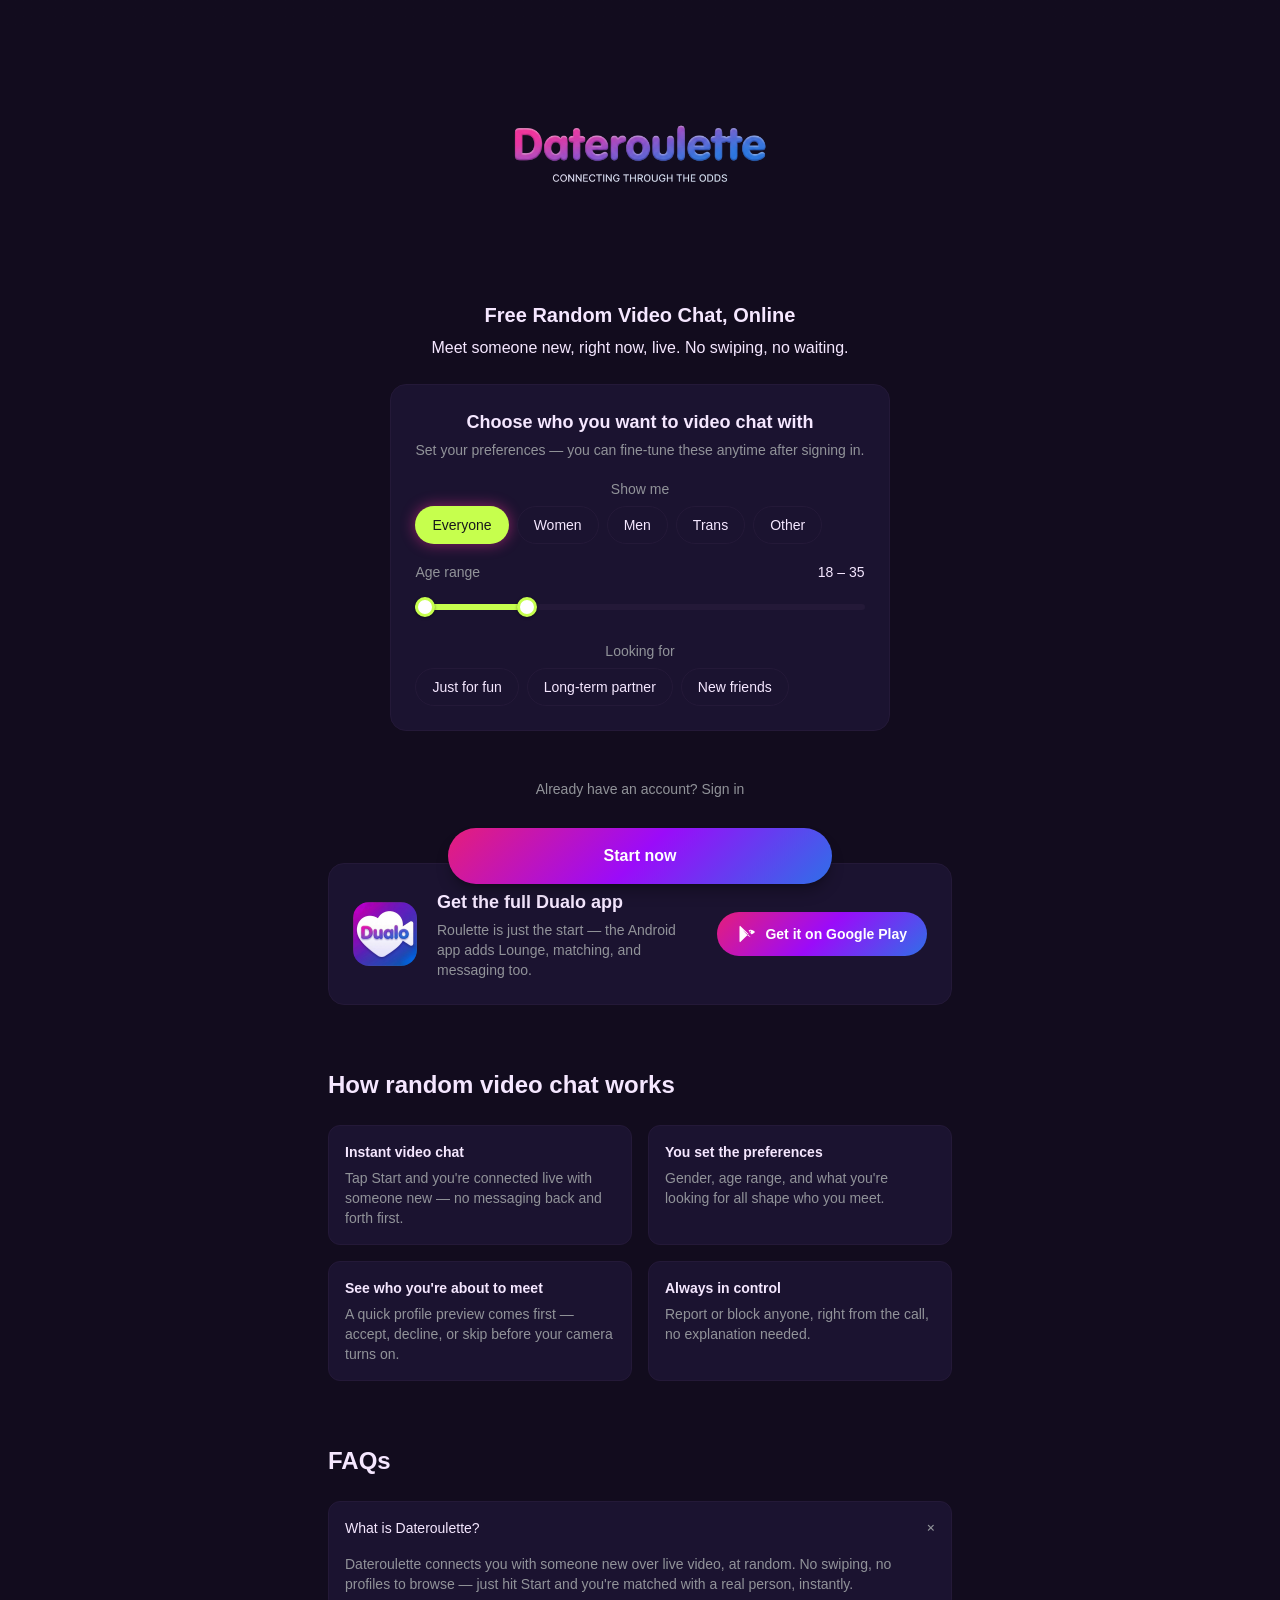
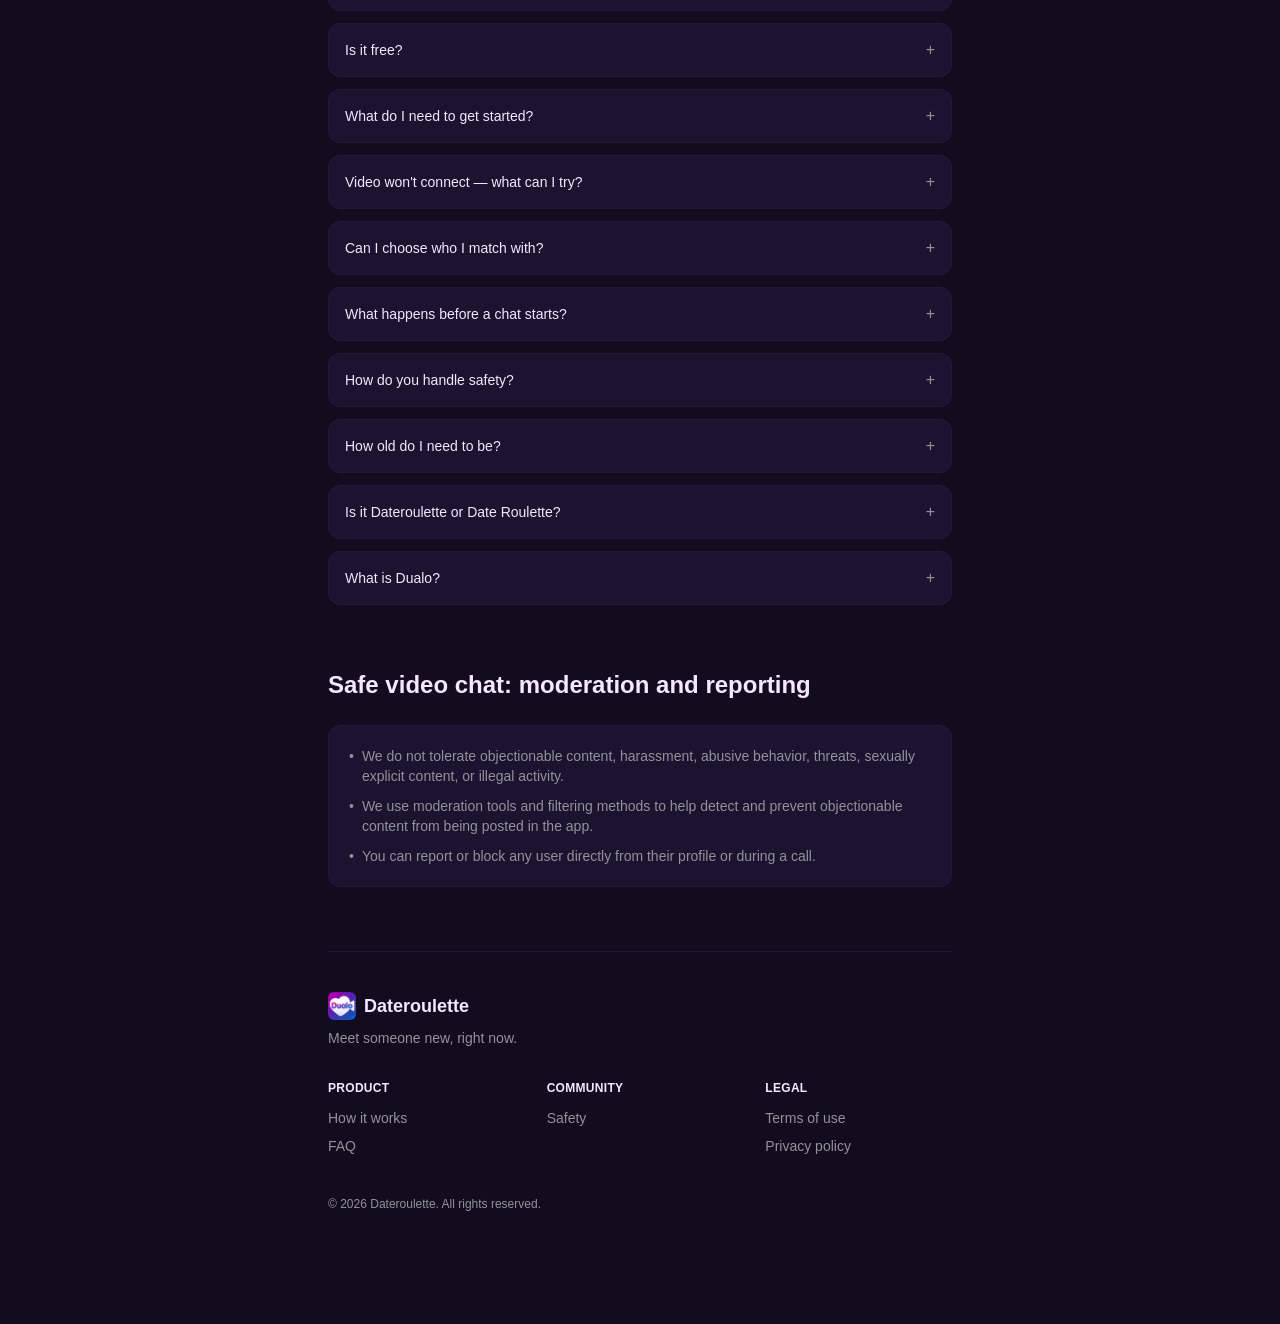
==== commit 4ae0e75e: "deploy: ShellyAmbar/Hive@78a811eedf52d13febe81289157074485e0a0f59" ====
--- a/index.html
+++ b/index.html
@@ -1 +1 @@
-<!DOCTYPE html><html lang="en" class="geist_a71539c9-module__T19VSG__variable geist_mono_8d43a2aa-module__8Li5zG__variable h-dvh antialiased"><head><meta charSet="utf-8"/><meta name="viewport" content="width=device-width, initial-scale=1"/><link rel="preload" href="/_next/static/media/797e433ab948586e-s.p.0r6juujl39pe6.woff2" as="font" crossorigin="" type="font/woff2"/><link rel="preload" href="/_next/static/media/caa3a2e1cccd8315-s.p.0wgildi0cnwt9.woff2" as="font" crossorigin="" type="font/woff2"/><link rel="stylesheet" href="/_next/static/chunks/44o57osz5dni8.css" data-precedence="next"/><link rel="preload" as="script" fetchPriority="low" href="/_next/static/chunks/3925mvv63rr2r.js"/><script src="/_next/static/chunks/11jq0c2_zavac.js" async=""></script><script src="/_next/static/chunks/1h9cw4ac8hx1t.js" async=""></script><script src="/_next/static/chunks/42raw4av2y2nd.js" async=""></script><script src="/_next/static/chunks/turbopack-1vf3akkf4yfir.js" async=""></script><script src="/_next/static/chunks/3-ge4e9h81rhi.js" async=""></script><script src="/_next/static/chunks/0443gq43rh9w5.js" async=""></script><script src="/_next/static/chunks/008ziihg14pmf.js" async=""></script><script src="/_next/static/chunks/0bd9zr537ecup.js" async=""></script><script src="/_next/static/chunks/3yqz51vcz5w47.js" async=""></script><script src="/_next/static/chunks/3klq5ctqh968u.js" async=""></script><meta name="theme-color" content="#120C1E"/><title>Dateroulette - Free Random Video Chat Online</title><meta name="description" content="Dateroulette is free random video chat online — meet someone new right now, live on webcam. Talk to strangers, find a date, or just flirt. No swiping, no waiting, no sign-up fees — just hit Start."/><link rel="manifest" href="/manifest.webmanifest"/><meta name="keywords" content="chatroulette,dateroulette,dualo,date,roulette,dating,video chat,chat,online dating,love,random video chat,video dating,talk to strangers,meet new people,omegle alternative,stranger chat,webcam chat,live video chat,random chat,video call strangers,singles,meet singles,find a date,blind date,speed dating,flirt,free video chat,anonymous chat,instant match,meet people online,social discovery"/><meta name="robots" content="index, follow"/><link rel="canonical" href="https://dateroulette.online/login"/><meta property="og:title" content="Dateroulette - Free Random Video Chat Online"/><meta property="og:description" content="Free random video chat online. Talk to strangers, find a date, or just flirt live on webcam — instant match every time you hit Start."/><meta property="og:url" content="https://dateroulette.online"/><meta property="og:site_name" content="Dateroulette"/><meta property="og:image" content="https://dateroulette.online/dateroulette-wordmark.png"/><meta property="og:type" content="website"/><meta name="twitter:card" content="summary_large_image"/><meta name="twitter:title" content="Dateroulette - Free Random Video Chat Online"/><meta name="twitter:description" content="Free random video chat online. Talk to strangers, find a date, or just flirt live on webcam — instant match every time you hit Start."/><meta name="twitter:image" content="https://dateroulette.online/dateroulette-wordmark.png"/><link rel="icon" href="/favicon.ico?favicon.2k-uxbjzl2xl0.ico" sizes="48x48" type="image/x-icon"/><link rel="icon" href="/icon.png?icon.0ioc8jioj-ayt.png" sizes="512x512" type="image/png"/><link rel="apple-touch-icon" href="/apple-icon.png?apple-icon.0ioc8jioj-ayt.png" sizes="512x512" type="image/png"/><meta name="next-size-adjust" content=""/><script src="/_next/static/chunks/0cz1d0mv5g_q7.js" noModule=""></script></head><body class="min-h-dvh flex flex-col"><div hidden=""><!--$--><!--/$--></div><div class="flex flex-1 items-center justify-center bg-surface-bg2"><div class="h-8 w-8 animate-spin rounded-full border-2 border-surface2 border-t-white"></div></div><script src="/_next/static/chunks/3925mvv63rr2r.js" id="_R_" async=""></script><script>(self.__next_f=self.__next_f||[]).push([0])</script><script>self.__next_f.push([1,"1:\"$Sreact.fragment\"\n2:I[92653,[\"/_next/static/chunks/3-ge4e9h81rhi.js\",\"/_next/static/chunks/0443gq43rh9w5.js\"],\"default\"]\n3:I[39756,[\"/_next/static/chunks/3-ge4e9h81rhi.js\",\"/_next/static/chunks/0443gq43rh9w5.js\"],\"default\"]\n4:I[37457,[\"/_next/static/chunks/3-ge4e9h81rhi.js\",\"/_next/static/chunks/0443gq43rh9w5.js\"],\"default\"]\n5:I[92825,[\"/_next/static/chunks/3-ge4e9h81rhi.js\",\"/_next/static/chunks/0443gq43rh9w5.js\"],\"ClientSegmentRoot\"]\n6:I[28195,[\"/_next/static/chunks/3-ge4e9h81rhi.js\",\"/_next/static/chunks/0443gq43rh9w5.js\",\"/_next/static/chunks/008ziihg14pmf.js\",\"/_next/static/chunks/0bd9zr537ecup.js\",\"/_next/static/chunks/3yqz51vcz5w47.js\",\"/_next/static/chunks/3klq5ctqh968u.js\"],\"default\"]\n8:I[47257,[\"/_next/static/chunks/3-ge4e9h81rhi.js\",\"/_next/static/chunks/0443gq43rh9w5.js\"],\"ClientPageRoot\"]\n9:I[96819,[\"/_next/static/chunks/3-ge4e9h81rhi.js\",\"/_next/static/chunks/0443gq43rh9w5.js\",\"/_next/static/chunks/008ziihg14pmf.js\",\"/_next/static/chunks/0bd9zr537ecup.js\",\"/_next/static/chunks/3yqz51vcz5w47.js\",\"/_next/static/chunks/3klq5ctqh968u.js\"],\"default\"]\nc:I[97367,[\"/_next/static/chunks/3-ge4e9h81rhi.js\",\"/_next/static/chunks/0443gq43rh9w5.js\"],\"OutletBoundary\"]\nd:\"$Sreact.suspense\"\nf:I[97367,[\"/_next/static/chunks/3-ge4e9h81rhi.js\",\"/_next/static/chunks/0443gq43rh9w5.js\"],\"ViewportBoundary\"]\n11:I[97367,[\"/_next/static/chunks/3-ge4e9h81rhi.js\",\"/_next/static/chunks/0443gq43rh9w5.js\"],\"MetadataBoundary\"]\n13:I[68027,[\"/_next/static/chunks/3-ge4e9h81rhi.js\",\"/_next/static/chunks/0443gq43rh9w5.js\"],\"default\",1]\n:HL[\"/_next/static/chunks/44o57osz5dni8.css\",\"style\"]\n:HL[\"/_next/static/media/797e433ab948586e-s.p.0r6juujl39pe6.woff2\",\"font\",{\"crossOrigin\":\"\",\"type\":\"font/woff2\"}]\n:HL[\"/_next/static/media/caa3a2e1cccd8315-s.p.0wgildi0cnwt9.woff2\",\"font\",{\"crossOrigin\":\"\",\"type\":\"font/woff2\"}]\n0:{\"P\":null,\"c\":[\"\",\"\"],\"q\":\"\",\"i\":false,\"f\":[[[\"\",{\"children\":[\"(app)\",{\"children\":[\"__PAGE__\",{},\"$undefined\",\"$undefined\",4608]},\"$undefined\",\"$undefined\",4608]},\"$undefined\",\"$undefined\",4624],[[\"$\",\"$1\",\"c\",{\"children\":[[[\"$\",\"link\",\"0\",{\"rel\":\"stylesheet\",\"href\":\"/_next/static/chunks/44o57osz5dni8.css\",\"precedence\":\"next\",\"crossOrigin\":\"$undefined\",\"nonce\":\"$undefined\"}],[\"$\",\"script\",\"script-0\",{\"src\":\"/_next/static/chunks/3-ge4e9h81rhi.js\",\"async\":true,\"nonce\":\"$undefined\"}],[\"$\",\"script\",\"script-1\",{\"src\":\"/_next/static/chunks/0443gq43rh9w5.js\",\"async\":true,\"nonce\":\"$undefined\"}]],[\"$\",\"html\",null,{\"lang\":\"en\",\"className\":\"geist_a71539c9-module__T19VSG__variable geist_mono_8d43a2aa-module__8Li5zG__variable h-dvh antialiased\",\"children\":[\"$\",\"body\",null,{\"className\":\"min-h-dvh flex flex-col\",\"children\":[\"$\",\"$L2\",null,{\"children\":[\"$\",\"$L3\",null,{\"parallelRouterKey\":\"children\",\"error\":\"$undefined\",\"errorStyles\":\"$undefined\",\"errorScripts\":\"$undefined\",\"template\":[\"$\",\"$L4\",null,{}],\"templateStyles\":\"$undefined\",\"templateScripts\":\"$undefined\",\"notFound\":[[[\"$\",\"title\",null,{\"children\":\"404: This page could not be found.\"}],[\"$\",\"div\",null,{\"style\":{\"fontFamily\":\"system-ui,\\\"Segoe UI\\\",Roboto,Helvetica,Arial,sans-serif,\\\"Apple Color Emoji\\\",\\\"Segoe UI Emoji\\\"\",\"height\":\"100vh\",\"textAlign\":\"center\",\"display\":\"flex\",\"flexDirection\":\"column\",\"alignItems\":\"center\",\"justifyContent\":\"center\"},\"children\":[\"$\",\"div\",null,{\"children\":[[\"$\",\"style\",null,{\"dangerouslySetInnerHTML\":{\"__html\":\"body{color:#000;background:#fff;margin:0}.next-error-h1{border-right:1px solid rgba(0,0,0,.3)}@media (prefers-color-scheme:dark){body{color:#fff;background:#000}.next-error-h1{border-right:1px solid rgba(255,255,255,.3)}}\"}}],[\"$\",\"h1\",null,{\"className\":\"next-error-h1\",\"style\":{\"display\":\"inline-block\",\"margin\":\"0 20px 0 0\",\"padding\":\"0 23px 0 0\",\"fontSize\":24,\"fontWeight\":500,\"verticalAlign\":\"top\",\"lineHeight\":\"49px\"},\"children\":404}],[\"$\",\"div\",null,{\"style\":{\"display\":\"inline-block\"},\"children\":[\"$\",\"h2\",null,{\"style\":{\"fontSize\":14,\"fontWeight\":400,\"lineHeight\":\"49px\",\"margin\":0},\"children\":\"This page could not be found.\"}]}]]}]}]],[]],\"forbidden\":\"$undefined\",\"unauthorized\":\"$undefined\"}]}]}]}]]}],{\"children\":[[\"$\",\"$1\",\"c\",{\"children\":[[[\"$\",\"script\",\"script-0\",{\"src\":\"/_next/static/chunks/008ziihg14pmf.js\",\"async\":true,\"nonce\":\"$undefined\"}],[\"$\",\"script\",\"script-1\",{\"src\":\"/_next/static/chunks/0bd9zr537ecup.js\",\"async\":true,\"nonce\":\"$undefined\"}],[\"$\",\"script\",\"script-2\",{\"src\":\"/_next/static/chunks/3yqz51vcz5w47.js\",\"async\":true,\"nonce\":\"$undefined\"}],[\"$\",\"script\",\"script-3\",{\"src\":\"/_next/static/chunks/3klq5ctqh968u.js\",\"async\":true,\"nonce\":\"$undefined\"}]],[\"$\",\"$L5\",null,{\"Component\":\"$6\",\"slots\":{\"children\":[\"$\",\"$L3\",null,{\"parallelRouterKey\":\"children\",\"error\":\"$undefined\",\"errorStyles\":\"$undefined\",\"errorScripts\":\"$undefined\",\"template\":[\"$\",\"$L4\",null,{}],\"templateStyles\":\"$undefined\",\"templateScripts\":\"$undefined\",\"notFound\":[[[\"$\",\"title\",null,{\"children\":\"404: This page could not be found.\"}],[\"$\",\"div\",null,{\"style\":\"$0:f:0:1:0:props:children:1:props:children:props:children:props:children:props:notFound:0:1:props:style\",\"children\":[\"$\",\"div\",null,{\"children\":[[\"$\",\"style\",null,{\"dangerouslySetInnerHTML\":{\"__html\":\"body{color:#000;background:#fff;margin:0}.next-error-h1{border-right:1px solid rgba(0,0,0,.3)}@media (prefers-color-scheme:dark){body{color:#fff;background:#000}.next-error-h1{border-right:1px solid rgba(255,255,255,.3)}}\"}}],[\"$\",\"h1\",null,{\"className\":\"next-error-h1\",\"style\":\"$0:f:0:1:0:props:children:1:props:children:props:children:props:children:props:notFound:0:1:props:children:props:children:1:props:style\",\"children\":404}],[\"$\",\"div\",null,{\"style\":\"$0:f:0:1:0:props:children:1:props:children:props:children:props:children:props:notFound:0:1:props:children:props:children:2:props:style\",\"children\":[\"$\",\"h2\",null,{\"style\":\"$0:f:0:1:0:props:children:1:props:children:props:children:props:children:props:notFound:0:1:props:children:props:children:2:props:children:props:style\",\"children\":\"This page could not be found.\"}]}]]}]}]],[]],\"forbidden\":\"$undefined\",\"unauthorized\":\"$undefined\"}]},\"serverProvidedParams\":{\"params\":{},\"promises\":[\"$@7\"]}}]]}],{\"children\":[[\"$\",\"$1\",\"c\",{\"children\":[[\"$\",\"$L8\",null,{\"Component\":\"$9\",\"serverProvidedParams\":{\"searchParams\":{},\"params\":\"$0:f:0:1:1:children:0:props:children:1:props:serverProvidedParams:params\",\"promises\":[\"$@a\",\"$@b\"]}}],null,[\"$\",\"$Lc\",null,{\"children\":[\"$\",\"$d\",null,{\"name\":\"Next.MetadataOutlet\",\"children\":\"$@e\"}]}]]}],{},null,false,null]},null,false,null]},null,false,null],[\"$\",\"$1\",\"h\",{\"children\":[null,[\"$\",\"$Lf\",null,{\"children\":\"$L10\"}],[\"$\",\"div\",null,{\"hidden\":true,\"children\":[\"$\",\"$L11\",null,{\"children\":[\"$\",\"$d\",null,{\"name\":\"Next.Metadata\",\"children\":\"$L12\"}]}]}],[\"$\",\"meta\",null,{\"name\":\"next-size-adjust\",\"content\":\"\"}]]}],false]],\"m\":\"$undefined\",\"G\":[\"$13\",[[\"$\",\"link\",\"0\",{\"rel\":\"stylesheet\",\"href\":\"/_next/static/chunks/44o57osz5dni8.css\",\"precedence\":\"next\",\"crossOrigin\":\"$undefined\",\"nonce\":\"$undefined\"}]]],\"S\":true,\"h\":null,\"r\":\"$undefined\",\"s\":\"$undefined\",\"a\":\"$undefined\",\"l\":\"$undefined\",\"p\":\"$undefined\",\"d\":\"$undefined\",\"b\":\"OwojxSJ6w0y7I6-RQibJp\"}\n7:\"$0:f:0:1:1:children:0:props:children:1:props:serverProvidedParams:params\"\na:{}\nb:\"$0:f:0:1:1:children:0:props:children:1:props:serverProvidedParams:params\"\n10:[[\"$\",\"meta\",\"0\",{\"charSet\":\"utf-8\"}],[\"$\",\"meta\",\"1\",{\"name\":\"viewport\",\"content\":\"width=device-width, initial-scale=1\"}],[\"$\",\"meta\",\"2\",{\"name\":\"theme-color\",\"content\":\"#120C1E\"}]]\n14:I[27201,[\"/_next/static/chunks/3-ge4e9h81rhi.js\",\"/_next/static/chunks/0443gq43rh9w5.js\"],\"IconMark\"]\ne:null\n12:[[\"$\",\"title\",\"0\",{\"children\":\"Dateroulette - Free Random Video Chat Online\"}],[\"$\",\"meta\",\"1\",{\"name\":\"description\",\"content\":\"Dateroulette is free random video chat online — meet someone new right now, live on webcam. Talk to strangers, find a date, or just flirt. No swiping, no waiting, no sign-up fees — just hit Start.\"}],[\"$\",\"link\",\"2\",{\"rel\":\"manifest\",\"href\":\"/manifest.webmanifest\",\"crossOrigin\":\"$undefined\"}],[\"$\",\"meta\",\"3\",{\"name\":\"keywords\",\"content\":\"chatroulette,dateroulette,dualo,date,roulette,dating,video chat,chat,online dating,love,random video chat,video dating,talk to strangers,meet new people,omegle alternative,stranger chat,webcam chat,live video chat,random chat,video call strangers,singles,meet singles,find a date,blind date,speed dating,flirt,free video chat,anonymous chat,instant match,meet people online,social discovery\"}],[\"$\",\"meta\",\"4\",{\"name\":\"robots\",\"content\":\"index, follow\"}],[\"$\",\"link\",\"5\",{\"rel\":\"canonical\",\"href\":\"https://dateroulette.online/login\"}],[\"$\",\"meta\",\"6\",{\"property\":\"og:title\",\"content\":\"Dateroulette - Free Random Video Chat Online\"}],[\"$\",\"meta\",\"7\",{\"property\":\"og:description\",\"content\":\"Free random video chat online. Talk to strangers, find a date, or just flirt live on webcam — instant match every time you hit Start.\"}],[\"$\",\"meta\",\"8\",{\"property\":\"og:url\",\"content\":\"https://dateroulette.online\"}],[\"$\",\"meta\",\"9\",{\"property\":\"og:site_name\",\"content\":\"Dateroulette\"}],[\"$\",\"meta\",\"10\",{\"property\":\"og:image\",\"content\":\"https://dateroulette.online/dateroulette-wordmark.png\"}],[\"$\",\"meta\",\"11\",{\"property\":\"og:type\",\"content\":\"website\"}],[\"$\",\"meta\",\"12\",{\"name\":\"twitter:card\",\"content\":\"summary_large_image\"}],[\"$\",\"meta\",\"13\",{\"name\":\"twitter:title\",\"content\":\"Dateroulette - Free Random Video Chat Online\"}],[\"$\",\"meta\",\"14\",{\"name\":\"twitter:description\",\"content\":\"Free random video chat online. Talk to strangers, find a date, or just flirt live on webcam — instant match every time you hit Start.\"}],[\"$\",\"meta\",\"15\",{\"name\":\"twitter:image\",\"content\":\"https://dateroulette.online/dateroulette-wordmark.png\"}],[\"$\",\"link\",\"16\",{\"rel\":\"icon\",\"href\":\"/favicon.ico?favicon.2k-uxbjzl2xl0.ico\",\"sizes\":\"48x48\",\"type\":\"image/x-icon\"}],[\"$\",\"link\",\"17\",{\"rel\":\"icon\",\"href\":\"/icon.png?icon.0ioc8jioj-ayt.png\",\"sizes\":\"512x512\",\"type\":\"image/png\"}],[\"$\",\"link\",\"18\",{\"rel\":\"apple-touch-icon\",\"href\":\"/apple-icon.png?apple-icon.0ioc8jioj-ayt.png\",\"sizes\":\"512x512\",\"type\":\"image/png\"}],[\"$\",\"$L14\",\"19\",{}]]\n"])</script></body></html>+<!DOCTYPE html><html lang="en" class="geist_a71539c9-module__T19VSG__variable geist_mono_8d43a2aa-module__8Li5zG__variable h-dvh antialiased"><head><meta charSet="utf-8"/><meta name="viewport" content="width=device-width, initial-scale=1"/><link rel="preload" href="/_next/static/media/797e433ab948586e-s.p.0r6juujl39pe6.woff2" as="font" crossorigin="" type="font/woff2"/><link rel="preload" href="/_next/static/media/caa3a2e1cccd8315-s.p.0wgildi0cnwt9.woff2" as="font" crossorigin="" type="font/woff2"/><link rel="stylesheet" href="/_next/static/chunks/44o57osz5dni8.css" data-precedence="next"/><link rel="preload" as="script" fetchPriority="low" href="/_next/static/chunks/3925mvv63rr2r.js"/><script src="/_next/static/chunks/11jq0c2_zavac.js" async=""></script><script src="/_next/static/chunks/1h9cw4ac8hx1t.js" async=""></script><script src="/_next/static/chunks/42raw4av2y2nd.js" async=""></script><script src="/_next/static/chunks/turbopack-1vf3akkf4yfir.js" async=""></script><script src="/_next/static/chunks/3-ge4e9h81rhi.js" async=""></script><script src="/_next/static/chunks/0443gq43rh9w5.js" async=""></script><script src="/_next/static/chunks/008ziihg14pmf.js" async=""></script><script src="/_next/static/chunks/0bd9zr537ecup.js" async=""></script><script src="/_next/static/chunks/3yqz51vcz5w47.js" async=""></script><script src="/_next/static/chunks/1t2q4-b6y4kf_.js" async=""></script><meta name="theme-color" content="#120C1E"/><title>Dateroulette - Free Random Video Chat Online</title><meta name="description" content="Dateroulette is free random video chat online — meet someone new right now, live on webcam. Talk to strangers, find a date, or just flirt. No swiping, no waiting, no sign-up fees — just hit Start."/><link rel="manifest" href="/manifest.webmanifest"/><meta name="keywords" content="chatroulette,dateroulette,dualo,date,roulette,dating,video chat,chat,online dating,love,random video chat,video dating,talk to strangers,meet new people,omegle alternative,stranger chat,webcam chat,live video chat,random chat,video call strangers,singles,meet singles,find a date,blind date,speed dating,flirt,free video chat,anonymous chat,instant match,meet people online,social discovery"/><meta name="robots" content="index, follow"/><link rel="canonical" href="https://dateroulette.online/login"/><meta property="og:title" content="Dateroulette - Free Random Video Chat Online"/><meta property="og:description" content="Free random video chat online. Talk to strangers, find a date, or just flirt live on webcam — instant match every time you hit Start."/><meta property="og:url" content="https://dateroulette.online"/><meta property="og:site_name" content="Dateroulette"/><meta property="og:image" content="https://dateroulette.online/dateroulette-wordmark.png"/><meta property="og:type" content="website"/><meta name="twitter:card" content="summary_large_image"/><meta name="twitter:title" content="Dateroulette - Free Random Video Chat Online"/><meta name="twitter:description" content="Free random video chat online. Talk to strangers, find a date, or just flirt live on webcam — instant match every time you hit Start."/><meta name="twitter:image" content="https://dateroulette.online/dateroulette-wordmark.png"/><link rel="icon" href="/favicon.ico?favicon.2k-uxbjzl2xl0.ico" sizes="48x48" type="image/x-icon"/><link rel="icon" href="/icon.png?icon.0ioc8jioj-ayt.png" sizes="512x512" type="image/png"/><link rel="apple-touch-icon" href="/apple-icon.png?apple-icon.0ioc8jioj-ayt.png" sizes="512x512" type="image/png"/><meta name="next-size-adjust" content=""/><script src="/_next/static/chunks/0cz1d0mv5g_q7.js" noModule=""></script></head><body class="min-h-dvh flex flex-col"><div hidden=""><!--$--><!--/$--></div><div class="flex flex-1 items-center justify-center bg-surface-bg2"><div class="h-8 w-8 animate-spin rounded-full border-2 border-surface2 border-t-white"></div></div><script src="/_next/static/chunks/3925mvv63rr2r.js" id="_R_" async=""></script><script>(self.__next_f=self.__next_f||[]).push([0])</script><script>self.__next_f.push([1,"1:\"$Sreact.fragment\"\n2:I[92653,[\"/_next/static/chunks/3-ge4e9h81rhi.js\",\"/_next/static/chunks/0443gq43rh9w5.js\"],\"default\"]\n3:I[39756,[\"/_next/static/chunks/3-ge4e9h81rhi.js\",\"/_next/static/chunks/0443gq43rh9w5.js\"],\"default\"]\n4:I[37457,[\"/_next/static/chunks/3-ge4e9h81rhi.js\",\"/_next/static/chunks/0443gq43rh9w5.js\"],\"default\"]\n5:I[92825,[\"/_next/static/chunks/3-ge4e9h81rhi.js\",\"/_next/static/chunks/0443gq43rh9w5.js\"],\"ClientSegmentRoot\"]\n6:I[28195,[\"/_next/static/chunks/3-ge4e9h81rhi.js\",\"/_next/static/chunks/0443gq43rh9w5.js\",\"/_next/static/chunks/008ziihg14pmf.js\",\"/_next/static/chunks/0bd9zr537ecup.js\",\"/_next/static/chunks/3yqz51vcz5w47.js\",\"/_next/static/chunks/1t2q4-b6y4kf_.js\"],\"default\"]\n8:I[47257,[\"/_next/static/chunks/3-ge4e9h81rhi.js\",\"/_next/static/chunks/0443gq43rh9w5.js\"],\"ClientPageRoot\"]\n9:I[96819,[\"/_next/static/chunks/3-ge4e9h81rhi.js\",\"/_next/static/chunks/0443gq43rh9w5.js\",\"/_next/static/chunks/008ziihg14pmf.js\",\"/_next/static/chunks/0bd9zr537ecup.js\",\"/_next/static/chunks/3yqz51vcz5w47.js\",\"/_next/static/chunks/1t2q4-b6y4kf_.js\"],\"default\"]\nc:I[97367,[\"/_next/static/chunks/3-ge4e9h81rhi.js\",\"/_next/static/chunks/0443gq43rh9w5.js\"],\"OutletBoundary\"]\nd:\"$Sreact.suspense\"\nf:I[97367,[\"/_next/static/chunks/3-ge4e9h81rhi.js\",\"/_next/static/chunks/0443gq43rh9w5.js\"],\"ViewportBoundary\"]\n11:I[97367,[\"/_next/static/chunks/3-ge4e9h81rhi.js\",\"/_next/static/chunks/0443gq43rh9w5.js\"],\"MetadataBoundary\"]\n13:I[68027,[\"/_next/static/chunks/3-ge4e9h81rhi.js\",\"/_next/static/chunks/0443gq43rh9w5.js\"],\"default\",1]\n:HL[\"/_next/static/chunks/44o57osz5dni8.css\",\"style\"]\n:HL[\"/_next/static/media/797e433ab948586e-s.p.0r6juujl39pe6.woff2\",\"font\",{\"crossOrigin\":\"\",\"type\":\"font/woff2\"}]\n:HL[\"/_next/static/media/caa3a2e1cccd8315-s.p.0wgildi0cnwt9.woff2\",\"font\",{\"crossOrigin\":\"\",\"type\":\"font/woff2\"}]\n0:{\"P\":null,\"c\":[\"\",\"\"],\"q\":\"\",\"i\":false,\"f\":[[[\"\",{\"children\":[\"(app)\",{\"children\":[\"__PAGE__\",{},\"$undefined\",\"$undefined\",4608]},\"$undefined\",\"$undefined\",4608]},\"$undefined\",\"$undefined\",4624],[[\"$\",\"$1\",\"c\",{\"children\":[[[\"$\",\"link\",\"0\",{\"rel\":\"stylesheet\",\"href\":\"/_next/static/chunks/44o57osz5dni8.css\",\"precedence\":\"next\",\"crossOrigin\":\"$undefined\",\"nonce\":\"$undefined\"}],[\"$\",\"script\",\"script-0\",{\"src\":\"/_next/static/chunks/3-ge4e9h81rhi.js\",\"async\":true,\"nonce\":\"$undefined\"}],[\"$\",\"script\",\"script-1\",{\"src\":\"/_next/static/chunks/0443gq43rh9w5.js\",\"async\":true,\"nonce\":\"$undefined\"}]],[\"$\",\"html\",null,{\"lang\":\"en\",\"className\":\"geist_a71539c9-module__T19VSG__variable geist_mono_8d43a2aa-module__8Li5zG__variable h-dvh antialiased\",\"children\":[\"$\",\"body\",null,{\"className\":\"min-h-dvh flex flex-col\",\"children\":[\"$\",\"$L2\",null,{\"children\":[\"$\",\"$L3\",null,{\"parallelRouterKey\":\"children\",\"error\":\"$undefined\",\"errorStyles\":\"$undefined\",\"errorScripts\":\"$undefined\",\"template\":[\"$\",\"$L4\",null,{}],\"templateStyles\":\"$undefined\",\"templateScripts\":\"$undefined\",\"notFound\":[[[\"$\",\"title\",null,{\"children\":\"404: This page could not be found.\"}],[\"$\",\"div\",null,{\"style\":{\"fontFamily\":\"system-ui,\\\"Segoe UI\\\",Roboto,Helvetica,Arial,sans-serif,\\\"Apple Color Emoji\\\",\\\"Segoe UI Emoji\\\"\",\"height\":\"100vh\",\"textAlign\":\"center\",\"display\":\"flex\",\"flexDirection\":\"column\",\"alignItems\":\"center\",\"justifyContent\":\"center\"},\"children\":[\"$\",\"div\",null,{\"children\":[[\"$\",\"style\",null,{\"dangerouslySetInnerHTML\":{\"__html\":\"body{color:#000;background:#fff;margin:0}.next-error-h1{border-right:1px solid rgba(0,0,0,.3)}@media (prefers-color-scheme:dark){body{color:#fff;background:#000}.next-error-h1{border-right:1px solid rgba(255,255,255,.3)}}\"}}],[\"$\",\"h1\",null,{\"className\":\"next-error-h1\",\"style\":{\"display\":\"inline-block\",\"margin\":\"0 20px 0 0\",\"padding\":\"0 23px 0 0\",\"fontSize\":24,\"fontWeight\":500,\"verticalAlign\":\"top\",\"lineHeight\":\"49px\"},\"children\":404}],[\"$\",\"div\",null,{\"style\":{\"display\":\"inline-block\"},\"children\":[\"$\",\"h2\",null,{\"style\":{\"fontSize\":14,\"fontWeight\":400,\"lineHeight\":\"49px\",\"margin\":0},\"children\":\"This page could not be found.\"}]}]]}]}]],[]],\"forbidden\":\"$undefined\",\"unauthorized\":\"$undefined\"}]}]}]}]]}],{\"children\":[[\"$\",\"$1\",\"c\",{\"children\":[[[\"$\",\"script\",\"script-0\",{\"src\":\"/_next/static/chunks/008ziihg14pmf.js\",\"async\":true,\"nonce\":\"$undefined\"}],[\"$\",\"script\",\"script-1\",{\"src\":\"/_next/static/chunks/0bd9zr537ecup.js\",\"async\":true,\"nonce\":\"$undefined\"}],[\"$\",\"script\",\"script-2\",{\"src\":\"/_next/static/chunks/3yqz51vcz5w47.js\",\"async\":true,\"nonce\":\"$undefined\"}],[\"$\",\"script\",\"script-3\",{\"src\":\"/_next/static/chunks/1t2q4-b6y4kf_.js\",\"async\":true,\"nonce\":\"$undefined\"}]],[\"$\",\"$L5\",null,{\"Component\":\"$6\",\"slots\":{\"children\":[\"$\",\"$L3\",null,{\"parallelRouterKey\":\"children\",\"error\":\"$undefined\",\"errorStyles\":\"$undefined\",\"errorScripts\":\"$undefined\",\"template\":[\"$\",\"$L4\",null,{}],\"templateStyles\":\"$undefined\",\"templateScripts\":\"$undefined\",\"notFound\":[[[\"$\",\"title\",null,{\"children\":\"404: This page could not be found.\"}],[\"$\",\"div\",null,{\"style\":\"$0:f:0:1:0:props:children:1:props:children:props:children:props:children:props:notFound:0:1:props:style\",\"children\":[\"$\",\"div\",null,{\"children\":[[\"$\",\"style\",null,{\"dangerouslySetInnerHTML\":{\"__html\":\"body{color:#000;background:#fff;margin:0}.next-error-h1{border-right:1px solid rgba(0,0,0,.3)}@media (prefers-color-scheme:dark){body{color:#fff;background:#000}.next-error-h1{border-right:1px solid rgba(255,255,255,.3)}}\"}}],[\"$\",\"h1\",null,{\"className\":\"next-error-h1\",\"style\":\"$0:f:0:1:0:props:children:1:props:children:props:children:props:children:props:notFound:0:1:props:children:props:children:1:props:style\",\"children\":404}],[\"$\",\"div\",null,{\"style\":\"$0:f:0:1:0:props:children:1:props:children:props:children:props:children:props:notFound:0:1:props:children:props:children:2:props:style\",\"children\":[\"$\",\"h2\",null,{\"style\":\"$0:f:0:1:0:props:children:1:props:children:props:children:props:children:props:notFound:0:1:props:children:props:children:2:props:children:props:style\",\"children\":\"This page could not be found.\"}]}]]}]}]],[]],\"forbidden\":\"$undefined\",\"unauthorized\":\"$undefined\"}]},\"serverProvidedParams\":{\"params\":{},\"promises\":[\"$@7\"]}}]]}],{\"children\":[[\"$\",\"$1\",\"c\",{\"children\":[[\"$\",\"$L8\",null,{\"Component\":\"$9\",\"serverProvidedParams\":{\"searchParams\":{},\"params\":\"$0:f:0:1:1:children:0:props:children:1:props:serverProvidedParams:params\",\"promises\":[\"$@a\",\"$@b\"]}}],null,[\"$\",\"$Lc\",null,{\"children\":[\"$\",\"$d\",null,{\"name\":\"Next.MetadataOutlet\",\"children\":\"$@e\"}]}]]}],{},null,false,null]},null,false,null]},null,false,null],[\"$\",\"$1\",\"h\",{\"children\":[null,[\"$\",\"$Lf\",null,{\"children\":\"$L10\"}],[\"$\",\"div\",null,{\"hidden\":true,\"children\":[\"$\",\"$L11\",null,{\"children\":[\"$\",\"$d\",null,{\"name\":\"Next.Metadata\",\"children\":\"$L12\"}]}]}],[\"$\",\"meta\",null,{\"name\":\"next-size-adjust\",\"content\":\"\"}]]}],false]],\"m\":\"$undefined\",\"G\":[\"$13\",[[\"$\",\"link\",\"0\",{\"rel\":\"stylesheet\",\"href\":\"/_next/static/chunks/44o57osz5dni8.css\",\"precedence\":\"next\",\"crossOrigin\":\"$undefined\",\"nonce\":\"$undefined\"}]]],\"S\":true,\"h\":null,\"r\":\"$undefined\",\"s\":\"$undefined\",\"a\":\"$undefined\",\"l\":\"$undefined\",\"p\":\"$undefined\",\"d\":\"$undefined\",\"b\":\"8kFDCrnKojooLAmlZ4RT0\"}\n7:\"$0:f:0:1:1:children:0:props:children:1:props:serverProvidedParams:params\"\na:{}\nb:\"$0:f:0:1:1:children:0:props:children:1:props:serverProvidedParams:params\"\n10:[[\"$\",\"meta\",\"0\",{\"charSet\":\"utf-8\"}],[\"$\",\"meta\",\"1\",{\"name\":\"viewport\",\"content\":\"width=device-width, initial-scale=1\"}],[\"$\",\"meta\",\"2\",{\"name\":\"theme-color\",\"content\":\"#120C1E\"}]]\n14:I[27201,[\"/_next/static/chunks/3-ge4e9h81rhi.js\",\"/_next/static/chunks/0443gq43rh9w5.js\"],\"IconMark\"]\ne:null\n12:[[\"$\",\"title\",\"0\",{\"children\":\"Dateroulette - Free Random Video Chat Online\"}],[\"$\",\"meta\",\"1\",{\"name\":\"description\",\"content\":\"Dateroulette is free random video chat online — meet someone new right now, live on webcam. Talk to strangers, find a date, or just flirt. No swiping, no waiting, no sign-up fees — just hit Start.\"}],[\"$\",\"link\",\"2\",{\"rel\":\"manifest\",\"href\":\"/manifest.webmanifest\",\"crossOrigin\":\"$undefined\"}],[\"$\",\"meta\",\"3\",{\"name\":\"keywords\",\"content\":\"chatroulette,dateroulette,dualo,date,roulette,dating,video chat,chat,online dating,love,random video chat,video dating,talk to strangers,meet new people,omegle alternative,stranger chat,webcam chat,live video chat,random chat,video call strangers,singles,meet singles,find a date,blind date,speed dating,flirt,free video chat,anonymous chat,instant match,meet people online,social discovery\"}],[\"$\",\"meta\",\"4\",{\"name\":\"robots\",\"content\":\"index, follow\"}],[\"$\",\"link\",\"5\",{\"rel\":\"canonical\",\"href\":\"https://dateroulette.online/login\"}],[\"$\",\"meta\",\"6\",{\"property\":\"og:title\",\"content\":\"Dateroulette - Free Random Video Chat Online\"}],[\"$\",\"meta\",\"7\",{\"property\":\"og:description\",\"content\":\"Free random video chat online. Talk to strangers, find a date, or just flirt live on webcam — instant match every time you hit Start.\"}],[\"$\",\"meta\",\"8\",{\"property\":\"og:url\",\"content\":\"https://dateroulette.online\"}],[\"$\",\"meta\",\"9\",{\"property\":\"og:site_name\",\"content\":\"Dateroulette\"}],[\"$\",\"meta\",\"10\",{\"property\":\"og:image\",\"content\":\"https://dateroulette.online/dateroulette-wordmark.png\"}],[\"$\",\"meta\",\"11\",{\"property\":\"og:type\",\"content\":\"website\"}],[\"$\",\"meta\",\"12\",{\"name\":\"twitter:card\",\"content\":\"summary_large_image\"}],[\"$\",\"meta\",\"13\",{\"name\":\"twitter:title\",\"content\":\"Dateroulette - Free Random Video Chat Online\"}],[\"$\",\"meta\",\"14\",{\"name\":\"twitter:description\",\"content\":\"Free random video chat online. Talk to strangers, find a date, or just flirt live on webcam — instant match every time you hit Start.\"}],[\"$\",\"meta\",\"15\",{\"name\":\"twitter:image\",\"content\":\"https://dateroulette.online/dateroulette-wordmark.png\"}],[\"$\",\"link\",\"16\",{\"rel\":\"icon\",\"href\":\"/favicon.ico?favicon.2k-uxbjzl2xl0.ico\",\"sizes\":\"48x48\",\"type\":\"image/x-icon\"}],[\"$\",\"link\",\"17\",{\"rel\":\"icon\",\"href\":\"/icon.png?icon.0ioc8jioj-ayt.png\",\"sizes\":\"512x512\",\"type\":\"image/png\"}],[\"$\",\"link\",\"18\",{\"rel\":\"apple-touch-icon\",\"href\":\"/apple-icon.png?apple-icon.0ioc8jioj-ayt.png\",\"sizes\":\"512x512\",\"type\":\"image/png\"}],[\"$\",\"$L14\",\"19\",{}]]\n"])</script></body></html>
